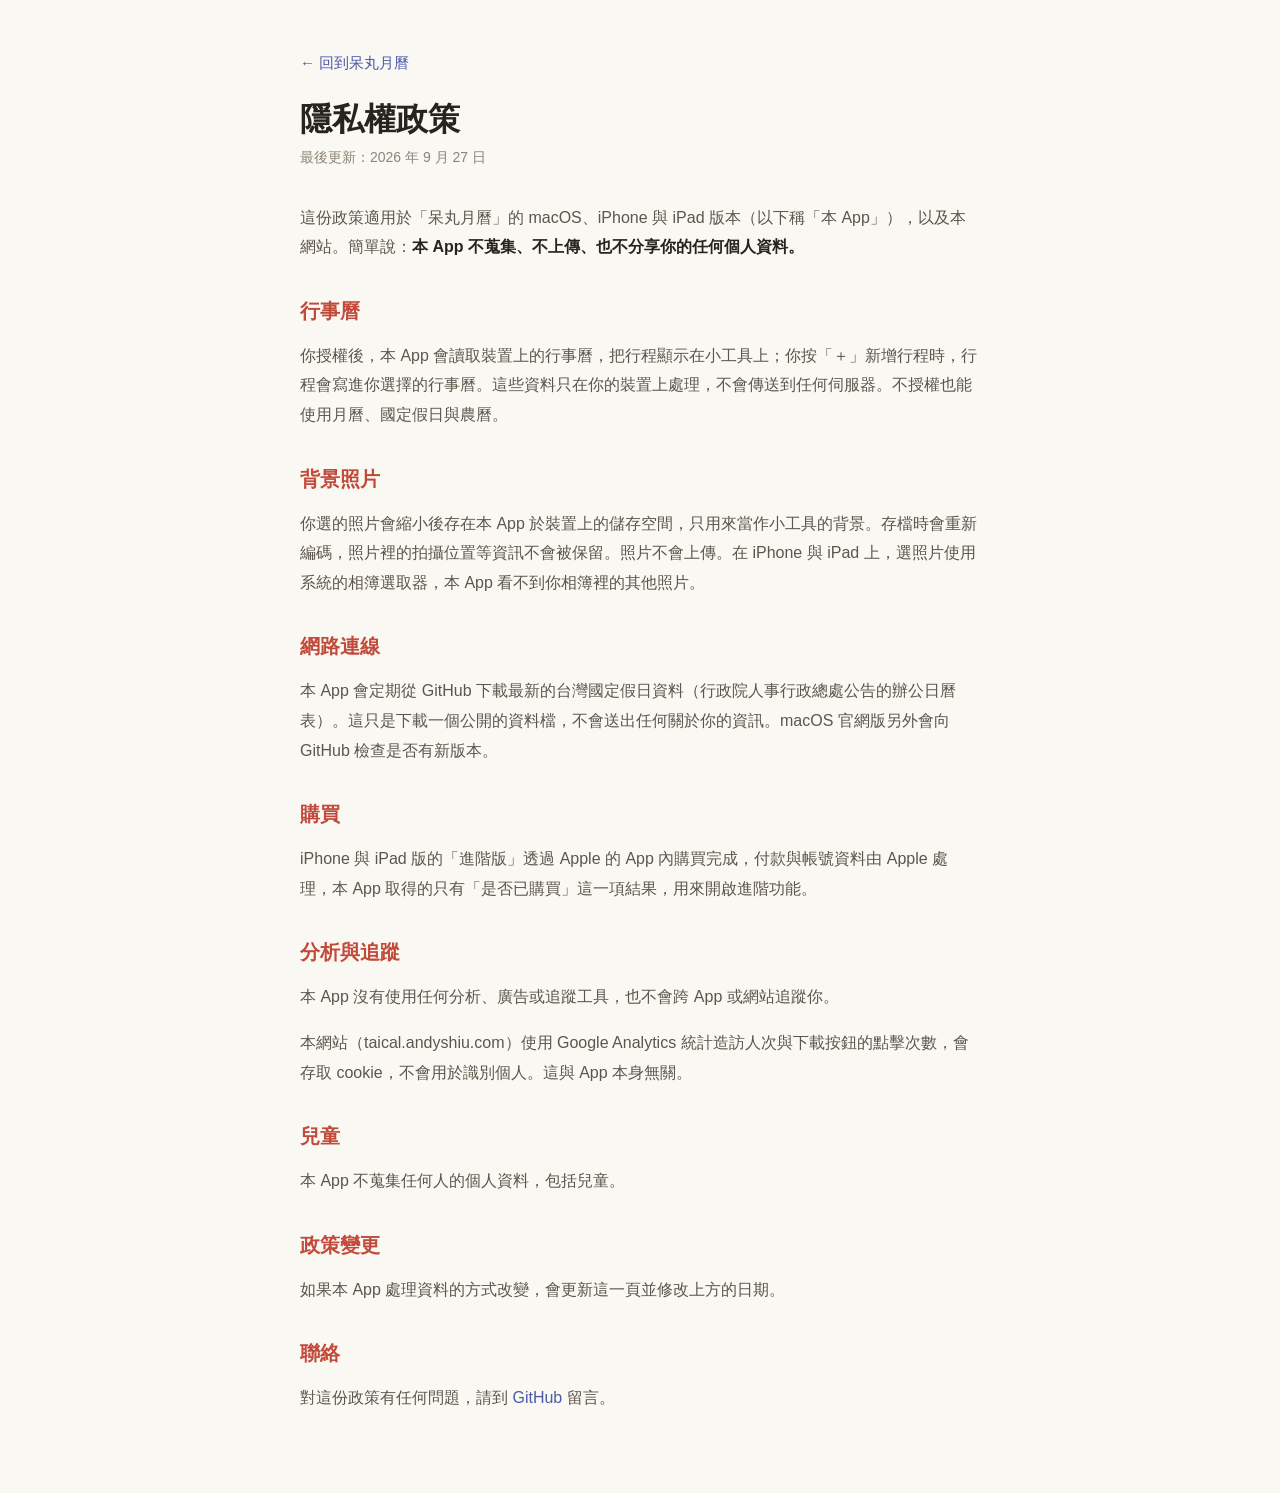
==== privacy.html @ b9e270bd "更新官網" ====
<!DOCTYPE html>
<html lang="zh-Hant-TW" data-theme="light">
<head>
<meta charset="utf-8">
<meta name="viewport" content="width=device-width, initial-scale=1">
<title>隱私權政策 — 呆丸月曆</title>
<meta name="description" content="呆丸月曆（macOS、iPhone、iPad）的隱私權政策：App 不蒐集任何個人資料，行事曆與照片只在你的裝置上使用。">
<link rel="canonical" href="https://taical.andyshiu.com/privacy.html">
<meta name="theme-color" content="#C24A3B">
<link rel="icon" href="/favicon.ico" sizes="any">
<link rel="apple-touch-icon" href="assets/icon.png">
<link rel="stylesheet" href="styles.css">
<script>
  /* 跟首頁同一個主題設定，從首頁點過來不會換色 */
  try {
    if (localStorage.getItem('taical-theme') === 'dark') document.documentElement.dataset.theme = 'dark';
  } catch (e) {}
</script>
<style>
  /* 這一頁只有文字，不需要首頁的版面元件，樣式就地寫，只借用首頁的配色變數 */
  body { background: var(--paper); color: var(--ink); }
  .policy { max-width: 720px; margin: 0 auto; padding: 48px 20px 64px; line-height: 1.85; }
  .policy .back { color: var(--indigo); text-decoration: none; font-size: 15px; }
  .policy h1 { font-size: 32px; margin: 20px 0 4px; }
  .policy .updated { color: var(--ink-faint); font-size: 14px; margin: 0 0 32px; }
  .policy h2 { font-size: 20px; margin: 36px 0 8px; color: var(--brick); }
  .policy p, .policy li { color: var(--ink-soft); font-size: 16px; }
  .policy ul { padding-left: 1.3em; }
  .policy a { color: var(--indigo); }
  .policy strong { color: var(--ink); }
</style>
</head>
<body>
<main class="policy">
  <a class="back" href="/">← 回到呆丸月曆</a>
  <h1>隱私權政策</h1>
  <p class="updated">最後更新：2026 年 9 月 27 日</p>

  <p>這份政策適用於「呆丸月曆」的 macOS、iPhone 與 iPad 版本（以下稱「本 App」），以及本網站。簡單說：<strong>本 App 不蒐集、不上傳、也不分享你的任何個人資料。</strong></p>

  <h2>行事曆</h2>
  <p>你授權後，本 App 會讀取裝置上的行事曆，把行程顯示在小工具上；你按「＋」新增行程時，行程會寫進你選擇的行事曆。這些資料只在你的裝置上處理，不會傳送到任何伺服器。不授權也能使用月曆、國定假日與農曆。</p>

  <h2>背景照片</h2>
  <p>你選的照片會縮小後存在本 App 於裝置上的儲存空間，只用來當作小工具的背景。存檔時會重新編碼，照片裡的拍攝位置等資訊不會被保留。照片不會上傳。在 iPhone 與 iPad 上，選照片使用系統的相簿選取器，本 App 看不到你相簿裡的其他照片。</p>

  <h2>網路連線</h2>
  <p>本 App 會定期從 GitHub 下載最新的台灣國定假日資料（行政院人事行政總處公告的辦公日曆表）。這只是下載一個公開的資料檔，不會送出任何關於你的資訊。macOS 官網版另外會向 GitHub 檢查是否有新版本。</p>

  <h2>購買</h2>
  <p>iPhone 與 iPad 版的「進階版」透過 Apple 的 App 內購買完成，付款與帳號資料由 Apple 處理，本 App 取得的只有「是否已購買」這一項結果，用來開啟進階功能。</p>

  <h2>分析與追蹤</h2>
  <p>本 App 沒有使用任何分析、廣告或追蹤工具，也不會跨 App 或網站追蹤你。</p>
  <p>本網站（taical.andyshiu.com）使用 Google Analytics 統計造訪人次與下載按鈕的點擊次數，會存取 cookie，不會用於識別個人。這與 App 本身無關。</p>

  <h2>兒童</h2>
  <p>本 App 不蒐集任何人的個人資料，包括兒童。</p>

  <h2>政策變更</h2>
  <p>如果本 App 處理資料的方式改變，會更新這一頁並修改上方的日期。</p>

  <h2>聯絡</h2>
  <p>對這份政策有任何問題，請到 <a href="https://github.com/AndyShiu/TaiCal-releases/issues">GitHub</a> 留言。</p>
</main>
</body>
</html>
---- styles.css ----
/* 呆丸月曆 官網
 *
 * 配色沿用 App 圖示的品牌色：磚紅 × 米白，帶撕頁日曆的紙感。
 * 深淺色以 CSS 變數切換，跟隨系統設定。
 */

/* ---------- 色彩 ---------- */

:root {
  --brick: #C24A3B;          /* 主色。頁眉、按鈕、強調 */
  --brick-soft: #C0563F;
  --indigo: #4B5AA9;         /* 次要色。連結 */
  --paper: #FAF8F2;          /* 底色 */
  --paper-raised: #FFFDF7;   /* 卡片 */
  --paper-sunken: #F3EEE3;   /* 分區 */
  --ink: #26241F;            /* 主要文字 */
  --ink-soft: #5C564C;       /* 次要文字 */
  --ink-faint: #8B8478;      /* 說明文字 */
  --line: #E7E1D3;
  --chip-warm: #F6E8DD;
  --chip-plain: #F1ECDF;
  --on-brick: #FFF7EF;
  --shadow: rgba(40, 32, 20, .18);
  --widget-bg: #F8F1DF;      /* 小工具示意的底色 */
  --stage: linear-gradient(145deg, #EAD9C2, #D6DDE8);  /* 小工具後方的示意桌布 */
  --panel-edge: rgba(40, 32, 20, .3);  /* 面板示意裡的色塊與核取方塊描邊 */
  --nav-bg: rgba(250, 248, 242, .82);  /* 固定導覽列的底，半透明讓內容從底下透出來 */
}

/* 深色由 data-theme 屬性控制，預設為淺色。
   不使用 prefers-color-scheme 自動切換——這個網站的視覺主體是
   帶紙感的淺色設計，深色是使用者主動選擇的選項。 */
[data-theme="dark"] {
    --brick: #CE5A44;
    --brick-soft: #DD8A70;
    --indigo: #9AA6E0;
    --paper: #23201C;
    --paper-raised: #2A2723;
    --paper-sunken: #1E1B18;
    --ink: #EFE9DC;
    --ink-soft: #C6BDAE;
    --ink-faint: #8C8375;
    --line: #3A352E;
    --chip-warm: #3A2A24;
    --chip-plain: #302C26;
    --on-brick: #FFF5EE;
    --shadow: rgba(0, 0, 0, .45);
    --widget-bg: #232120;
    --stage: linear-gradient(145deg, #4A4034, #2E3542);
    --panel-edge: rgba(255, 255, 255, .32);
    --nav-bg: rgba(35, 32, 28, .84);
}

/* ---------- 基礎 ---------- */

*, *::before, *::after { box-sizing: border-box; }

/* 自訂的 display 會蓋過 hidden 屬性的預設樣式，明確補上 */
[hidden] { display: none !important; }

body {
  margin: 0;
  /* 只轉場背景。文字若也加轉場，切換瞬間會出現深底配淺字的中間狀態，
     反而比直接換色更顯眼。 */
  transition: background-color .2s ease;
  background: var(--paper);
  color: var(--ink);
  font-family: -apple-system, BlinkMacSystemFont, "PingFang TC",
               "Noto Sans TC", "Microsoft JhengHei", sans-serif;
  -webkit-font-smoothing: antialiased;
  line-height: 1.7;
}

a { color: var(--indigo); text-decoration: none; }
a:hover { color: var(--brick-soft); text-decoration: underline; }

h1, h2, h3, h4 { line-height: 1.35; text-wrap: balance; }
p { text-wrap: pretty; }

.wrap { max-width: 980px; margin: 0 auto; padding: 0 24px; }

/* 頁面頂端的一條磚紅，呼應日曆的紅色頁眉 */
.tear { height: 8px; background: var(--brick); }

/* ---------- 導覽列 ---------- */

/* 導覽列固定在頂端。
 *
 * 外層負責全寬的底與陰影，內層維持與內容相同的最大寬度——
 * 讓 .nav 自己 sticky 的話，寬螢幕上背景只會蓋住中間 1200px。
 *
 * 分隔線只在捲離頁首後才出現：停在最上面時，導覽列與 hero 同色，
 * 一條線反而是多的。狀態由 scroll.js 觀察哨兵元素後掛上 is-stuck。
 */
.nav-bar {
  position: sticky; top: 0; z-index: 50;
  background: var(--nav-bg);
  -webkit-backdrop-filter: saturate(1.6) blur(12px);
  backdrop-filter: saturate(1.6) blur(12px);
  border-bottom: 1px solid transparent;
  transition: border-color .2s ease, box-shadow .2s ease;
}
.nav-bar.is-stuck {
  border-bottom-color: var(--line);
  box-shadow: 0 6px 20px rgba(40, 32, 20, .06);
}
/* 位置參照用，本身不佔空間 */
.nav-sentinel { display: block; height: 1px; margin-bottom: -1px; }

/* 錨點連結捲過去時，標題不能被固定的導覽列蓋住 */
[id] { scroll-margin-top: 82px; }

.nav {
  display: flex; justify-content: space-between; align-items: center;
  gap: 16px; padding: 18px 24px; max-width: 1200px; margin: 0 auto;
}
.nav-brand { display: flex; align-items: center; gap: 10px; font-weight: 800; }
.nav-brand img { width: 28px; height: 28px; }
.nav-links { display: flex; align-items: center; gap: 22px; font-size: 14px; }
/* 排除 .btn：否則這條規則的特異性（0,1,1）會蓋過 .btn（0,1,0），
   讓下載按鈕拿到深灰文字色而不是按鈕該有的米白。 */
.nav-links a:not(.btn) { color: var(--ink-soft); }
.nav-links a.gh { color: var(--indigo); }

.btn {
  display: inline-block; background: var(--brick); color: var(--on-brick);
  padding: 8px 18px; border-radius: 10px; font-weight: 700;
}
.btn:hover { color: var(--on-brick); text-decoration: none; filter: brightness(1.06); }

.btn-lg {
  padding: 15px 40px; border-radius: 13px; font-size: 17px; font-weight: 800;
  box-shadow: 0 8px 20px rgba(194, 74, 59, .3);
}
/* 版本號附在按鈕上，字重與透明度都降一階，不與「免費下載」搶主體 */
.btn-version {
  font-weight: 600; font-size: .88em; opacity: .78;
  font-variant-numeric: tabular-nums; margin-left: 2px;
}

/* 下載說明旁的次要出口。
 *
 * 需要 zip 的是自動化部署或 MDM 的情境，那些人找得到就好；
 * 一般使用者的正確答案永遠是 dmg，不該用選單去問他們。 */
.meta-alt {
  display: block; margin-top: 8px;
  font-size: 12.5px; color: var(--ink-faint);
  text-decoration-color: color-mix(in srgb, var(--ink-faint) 40%, transparent);
}
.meta-alt:hover { color: var(--ink-soft); }

/* 深淺色切換 */
.theme-toggle {
  display: inline-flex; align-items: center; justify-content: center;
  width: 34px; height: 34px; padding: 0;
  background: transparent; border: 1px solid var(--line); border-radius: 9px;
  color: var(--ink-soft); cursor: pointer; font-size: 15px; line-height: 1;
  transition: border-color .15s, color .15s;
}
.theme-toggle:hover { border-color: var(--brick); color: var(--brick); }
.theme-toggle:focus-visible { outline: 2px solid var(--brick); outline-offset: 2px; }
/* 兩個圖示只顯示對應目前模式的那一個 */
.theme-toggle .icon-dark { display: none; }
[data-theme="dark"] .theme-toggle .icon-light { display: none; }
[data-theme="dark"] .theme-toggle .icon-dark { display: inline; }

/* ---------- 主視覺 ---------- */

.hero {
  padding: 88px 24px 24px; text-align: center;
  position: relative; overflow: hidden;
}
/* 文字與按鈕要壓在小工具牆之上 */
.hero > :not(.hero-marquee-clip):not(.hero-veil) { position: relative; z-index: 2; }

/* ---------- 首屏背景的小工具牆 ---------- */
/* 不旋轉的裁切層：磚在接近上下邊界時自己淡出，
 * 而不是被 overflow 硬切出一條直線 */
.hero-marquee-clip {
  position: absolute; inset: 0;
  z-index: 0; pointer-events: none;
  -webkit-mask-image: linear-gradient(180deg,
    transparent 2%, #000 14%, #000 78%, transparent 97%);
  mask-image: linear-gradient(180deg,
    transparent 2%, #000 14%, #000 78%, transparent 97%);
}
.hero-marquee {
  position: absolute; top: -34%; bottom: -34%; left: -14%; right: -14%;
  display: flex; justify-content: center; gap: 26px;
  transform: rotate(-11deg);
  opacity: .8;
}
/* 欄寬跟著該欄的磚型走：小型欄窄、中型欄寬 */
.mq-col { flex: none; overflow: hidden; }
.mq-col.is-sm { width: 178px; }
.mq-col.is-md { width: 300px; }
.mq-track {
  display: flex; flex-direction: column;
  animation: mq-up var(--mq-dur, 46s) linear infinite;
  /* 讓瀏覽器把整條軌道先點陣化：牆又旋轉又滾動，
   * 不提示的話，剛滾進畫面的磚會先空白、畫好才突然出現 */
  will-change: transform;
}
.mq-col.is-down .mq-track { animation-name: mq-down; }
/* 內容排了兩份，走到一半剛好是第二份的起點，接回去毫無縫隙 */
@keyframes mq-up   { to   { transform: translateY(-50%); } }
@keyframes mq-down { from { transform: translateY(-50%); } to { transform: none; } }

.mq-tile {
  flex: none; margin: 0 auto 22px;
  box-shadow: 0 10px 26px rgba(40, 32, 20, .15);
}
.mq-tile.widget-md { width: 296px; }
.mq-tile.widget-md .widget-side { width: 88px; padding-left: 9px; }
.mq-tile .widget-head { margin-bottom: 4px; }

/* 照片背景的磚：照片鋪滿、上壓白遮罩，同真實 App 的呈現 */
.mq-photo { position: relative; overflow: hidden; background: #EDE7DB; }
.mq-photo-bg {
  position: absolute; inset: 0;
  background-size: cover;
}
.mq-photo-bg::after {
  content: ''; position: absolute; inset: 0;
  background: rgba(255, 255, 255, .6);
}
.mq-content { position: relative; z-index: 1; flex: 1; min-width: 0; }
/* 展示區的並排版型定義在 .widget-md 上，這裡多包了一層 .mq-content
 * （要壓在照片圖層之上），並排要在這層重新宣告一次 */
.mq-tile.widget-md .mq-content { display: flex; gap: 12px; }
.mq-photo .widget-side { border-left-color: rgba(60, 50, 40, .18); }

/* 展示台示範小工具的背景輪播：照片鋪滿、上壓白遮罩，同真實 App */
.stage .widget.stage-rotates { position: relative; overflow: hidden; }
.stage .widget.stage-rotates > :not(.stage-photo) { position: relative; z-index: 1; }
.stage-photo {
  position: absolute; inset: 0;
  background-size: cover;
  opacity: 0; transition: opacity .8s ease;
}
.stage-photo.is-on { opacity: 1; }
.stage-photo::after {
  content: ''; position: absolute; inset: 0;
  /* 比牆上的磚壓得更白：這兩個是主角，格線數字要維持清楚 */
  background: rgba(255, 255, 255, .72);
}

/* 讓中央的文字區坐在實心的紙面上，小工具牆只從邊緣透出來 */
.hero-veil {
  position: absolute; inset: 0; z-index: 1; pointer-events: none;
  background:
    radial-gradient(68% 74% at 50% 46%,
      var(--paper) 32%,
      color-mix(in srgb, var(--paper) 72%, transparent) 58%,
      transparent 90%),
    linear-gradient(180deg,
      var(--paper) 0%, transparent 16%,
      transparent 88%, var(--paper) 100%);
}
/* 深色下牆面再收斂一點，避免深底磚塊糊成一片 */
:root[data-theme="dark"] .hero-marquee { opacity: .55; }
:root[data-theme="dark"] .stage-photo::after { background: rgba(20, 18, 16, .6); }
.hero-eyebrow {
  font-size: 13px; letter-spacing: .16em; color: var(--brick-soft); font-weight: 700;
}
.hero h1 { font-size: 58px; margin: 14px 0 0; letter-spacing: .02em; font-weight: 800; }
.hero-lead {
  font-size: 20px; color: var(--ink-soft); margin: 18px auto 0;
  max-width: 580px; line-height: 1.75;
}
.hero-sub {
  font-size: 15px; color: var(--ink-faint); margin: 12px auto 0;
  max-width: 520px;
}
.hero-cta { margin-top: 30px; }
.meta { margin-top: 14px; font-size: 13px; color: var(--ink-faint); }

/* 小工具展示台。背景是示意的桌布，讓半透明的小工具有東西可以襯 */
.stage {
  margin: 44px auto 0; max-width: 900px; background: var(--stage);
  border-radius: 24px; padding: 52px 24px 56px;
  display: flex; justify-content: center; align-items: center;
  gap: 30px; flex-wrap: wrap;
}

/* ---------- 小工具示意 ---------- */

.widget {
  background: var(--widget-bg); border-radius: 18px;
  box-shadow: 0 20px 44px rgba(50, 30, 10, .28);
  padding: 11px 13px 9px; text-align: left;
}
.widget-md { width: 352px; display: flex; gap: 12px; }
.widget-sm { width: 174px; border-radius: 16px; padding: 10px 11px 8px; }

.widget-head {
  display: flex; align-items: center; gap: 8px; padding: 1px 3px 3px;
  font-size: 13px;
}
.widget-head .arrow { color: #CDBFA4; font-size: 12px; }
.widget-head .month { flex: 1; text-align: center; color: #B0492F; font-weight: 700; }
.widget-head .today { color: #B0492F; font-size: 11px; font-weight: 600; }

.widget-main { flex: 1.2; min-width: 0; }
.widget-side {
  width: 116px; flex: none; padding: 4px 0 0 12px;
  border-left: 1px solid rgba(107, 88, 68, .14);
}
.widget-side-title { font-size: 11px; font-weight: 700; color: #8F7D63; }
.widget-side-list { margin-top: 9px; display: grid; gap: 7px; }
.widget-side-list div { font-size: 10.5px; line-height: 1.4; }
.widget-side-list .date { color: #C03A2B; font-weight: 700; }
.widget-side-list .name { color: #6B5844; font-weight: 600; }

[data-theme="dark"] .widget-head .arrow { color: #6C665E; }
[data-theme="dark"] .widget-head .month,
[data-theme="dark"] .widget-head .today { color: #E8B48A; }
[data-theme="dark"] .widget-side { border-left-color: rgba(230, 224, 214, .12); }
[data-theme="dark"] .widget-side-title { color: #8F887E; }
[data-theme="dark"] .widget-side-list .date { color: #F2937D; }
[data-theme="dark"] .widget-side-list .name { color: #E6E0D6; }

/* 月曆格線（由 calendar.js 填入） */
.cal-grid { display: grid; grid-template-columns: repeat(7, 1fr); }
.cal-weekdays { padding-bottom: 2px; }
.cal-weekdays span { text-align: center; font-weight: 700; }
.cal-cell {
  position: relative; display: flex; flex-direction: column;
  align-items: center; justify-content: center;
  font-weight: 600; font-variant-numeric: tabular-nums; line-height: 1;
}
.cal-lunar { line-height: 1; margin-top: 2px; font-weight: 500; }
.cal-dot {
  position: absolute; bottom: 1px; left: 50%; margin-left: -2px;
  width: 4px; height: 4px; border-radius: 50%; opacity: .9;
}

/* ---------- 功能區塊 ---------- */

.features { padding: 72px 24px 8px; display: grid; gap: 60px; }
.feature { display: grid; grid-template-columns: 52px 1fr; gap: 24px; align-items: start; }
.feature-num {
  width: 44px; height: 44px; background: var(--brick); color: var(--on-brick);
  border-radius: 12px; display: flex; align-items: center; justify-content: center;
  font-weight: 800; font-size: 20px;
}
.feature h2 { margin: 6px 0 0; font-size: 24px; font-weight: 800; }
.feature p { margin: 12px 0 0; font-size: 16px; line-height: 1.85; color: var(--ink-soft); max-width: 640px; }

/* 特色底下的補充說明：比主要說明再退一階 */
.feature-note { font-size: 14.5px; color: var(--ink-soft); opacity: .82; }

.chips { display: flex; gap: 10px; margin-top: 16px; flex-wrap: wrap; }
.chip {
  font-size: 13px; padding: 6px 14px; border-radius: 999px;
  background: var(--chip-plain); color: var(--ink-soft);
}
.chip-warm { background: var(--chip-warm); color: var(--brick-soft); font-weight: 700; }

/* 配色輪播示範 */
/* 設定畫面裡的「自訂顏色」面板示意。
 *
 * 用 HTML 畫而不是放截圖：這樣淺色深色兩種主題下都看得清楚，
 * 也不會因為 App 改版就變成一張過期的圖。面板本身固定深色，
 * 因為 App 的設定畫面在深色模式下就長這樣。
 */
.prefs {
  flex: 1 1 240px; min-width: 0; max-width: 300px;
  background: var(--paper-raised); border: 1px solid var(--line);
  border-radius: 14px; padding: 13px 14px 15px;
  box-shadow: 0 8px 20px rgba(40, 32, 20, .06);
  font-size: 11.5px; line-height: 1.4;
}
.prefs-title { color: var(--ink-faint); margin-bottom: 9px; font-size: 11px; }
.prefs-row {
  display: flex; align-items: center; gap: 8px;
  padding: 6px 0; border-top: 1px solid var(--line);
}
.prefs-row:first-of-type { border-top: 0; }
.prefs-label { color: var(--ink); white-space: nowrap; }
.prefs-code {
  margin-left: auto; color: var(--ink-faint);
  font-family: ui-monospace, SFMono-Regular, Menlo, monospace; font-size: 10.5px;
}
.prefs-swatch {
  width: 34px; height: 15px; border-radius: 8px; flex: none;
  box-shadow: 0 0 0 1px var(--panel-edge) inset;
}
/* 滑桿：軌道 + 已填滿的部分 + 圓鈕，對應 App 裡的不透明度 */
.prefs-row-slider .prefs-label { color: var(--ink-soft); }
.prefs-track {
  position: relative; flex: 1 1 auto; height: 3px; border-radius: 99px;
  background: var(--line); margin-left: 4px;
}
.prefs-fill { position: absolute; inset: 0 auto 0 0; border-radius: 99px; background: var(--brick); }
.prefs-knob {
  position: absolute; top: 50%; width: 12px; height: 12px; border-radius: 50%;
  background: #FFFFFF; transform: translate(-50%, -50%);
  box-shadow: 0 1px 3px rgba(40, 32, 20, .32), 0 0 0 .5px rgba(40, 32, 20, .16);
}
.prefs-pct {
  flex: none; width: 30px; text-align: right; font-style: normal;
  color: var(--ink-faint);
}

.showcase {
  display: flex; align-items: center; gap: 40px;
  margin-top: 24px; flex-wrap: wrap;
}
.showcase-widget {
  padding: 26px 30px; border-radius: 18px; flex: none;
  /* 用偏深的示意桌布：霧面是半透明白底配白字，設計給深色桌布，
     放在淺色台上白字會整個消失。深底則五組配色都看得清楚。 */
  background:
    radial-gradient(120% 100% at 25% 15%, #6E5B7B 0%, transparent 60%),
    radial-gradient(100% 90% at 80% 80%, #3B5A72 0%, transparent 55%),
    linear-gradient(150deg, #2E3440 0%, #4A4054 55%, #5C4A52 100%);
}
/* 換配色時底色與外框跟著變，因此不吃 .widget 的預設底色 */
.showcase-frame {
  background: #FFFFFF; transition: background-color .45s ease, box-shadow .45s ease;
}
.showcase-system    { background: #FFFFFF; }
.showcase-graphite  { background: #232120; }
.showcase-ricePaper { background: #F8F1DF; }
.showcase-minimal   { background: #FFFFFF; box-shadow: 0 0 0 1px #E3E0D8 inset, 0 16px 36px rgba(50,30,10,.24); }
.showcase-frosted {
  background: rgba(255, 255, 255, .26); backdrop-filter: blur(8px);
  box-shadow: 0 0 0 1px rgba(255,255,255,.35) inset, 0 16px 36px rgba(50,30,10,.28);
}
/* 霧面與石墨的標題列在深底上要換色，否則磚紅字會看不清 */
.showcase-frosted .widget-head .month,
.showcase-graphite .widget-head .month { color: #F0D9C4; }
.showcase-frosted .widget-head .arrow,
.showcase-graphite .widget-head .arrow { color: rgba(255,255,255,.5); }

.showcase-labels { display: flex; flex-direction: column; gap: 4px; }
.showcase-label {
  background: none; border: 0; padding: 6px 12px; border-radius: 8px;
  font: inherit; font-size: 14px; color: var(--ink-faint);
  cursor: pointer; text-align: left; transition: color .2s, background-color .2s;
}
.showcase-label:hover { color: var(--ink-soft); background: var(--chip-plain); }
.showcase-label.is-active {
  color: var(--brick-soft); background: var(--chip-warm); font-weight: 700;
}
.showcase-label:focus-visible { outline: 2px solid var(--brick); outline-offset: 1px; }

/* 背景圖展示 */
.wallpaper-band {
  margin-top: 72px; display: grid; grid-template-columns: 340px 1fr;
  gap: 40px; align-items: center;
}
.wallpaper-copy h2 { margin: 0; font-size: 24px; font-weight: 800; }
.wallpaper-copy p { margin: 12px 0 0; font-size: 16px; line-height: 1.85; color: var(--ink-soft); }

.wallpaper-demo {
  position: relative; border-radius: 20px; overflow: hidden;
  padding: 30px 26px 42px; display: flex; flex-direction: column;
  align-items: center; gap: 14px;
}
/* 小的往左偏，兩個錯開才像散落在桌面上，而不是置中對齊的示意圖 */
.wallpaper-sm { align-self: center; margin-left: -150px; }
/* 行事曆來源勾選示意。
 *
 * 與「自訂顏色」面板同一套深色卡片樣式——兩者在 App 裡本來就是同一個設定畫面。
 */
.cal-showcase { align-items: flex-start; }
.cal-demo-widget { width: 320px; flex: none; }
.sources {
  flex: 1 1 250px; min-width: 0; max-width: 300px;
  background: var(--paper-raised); border: 1px solid var(--line);
  border-radius: 14px; padding: 13px 14px 11px;
  box-shadow: 0 8px 20px rgba(40, 32, 20, .06);
  font-size: 11.5px; line-height: 1.4;
}
.sources-title { color: var(--ink-faint); margin-bottom: 8px; font-size: 11px; }
.src {
  display: flex; align-items: center; gap: 8px;
  padding: 7px 0; border-top: 1px solid var(--line);
}
.src:first-of-type { border-top: 0; }
.src-box {
  width: 14px; height: 14px; border-radius: 4px; flex: none;
  display: flex; align-items: center; justify-content: center;
  font-size: 9px; color: var(--on-brick); line-height: 1;
  box-shadow: 0 0 0 1px var(--panel-edge) inset;
}
.src.is-on .src-box { background: var(--brick); box-shadow: none; }
.src-dot { width: 8px; height: 8px; border-radius: 50%; flex: none; }
.src-name { color: var(--ink-faint); }
.src.is-on .src-name { color: var(--ink); }
.src-kind {
  margin-left: auto; color: var(--ink-faint); opacity: .8; font-size: 10.5px;
  white-space: nowrap;
}

/* 背景圖示意。
 *
 * 照片鋪在小工具「裡面」，不是換桌布——這是這個功能真正的樣子。
 * 照片上再壓一層白色遮罩把它沖淡，所以日期維持深色也讀得清楚；
 * 遮罩濃淡在 App 裡可調，這裡取一個中間值。
 */
.wallpaper-desk {
  position: absolute; inset: 0;
  /* 示意用的桌布，刻意做得柔和，不跟小工具搶注意力 */
  background:
    radial-gradient(58% 66% at 20% 20%, rgba(255, 252, 244, .55) 0%, transparent 62%),
    radial-gradient(52% 62% at 84% 80%, rgba(206, 138, 106, .42) 0%, transparent 66%),
    linear-gradient(150deg, #E4D6C3 0%, #D4BEA8 38%, #BE9E88 72%, #A88670 100%);
}

.widget-photos {
  position: absolute; inset: 0; z-index: 0;
  border-radius: inherit; overflow: hidden;
}
.widget-photo {
  position: absolute; inset: 0;
  background-size: cover; background-position: center;
  opacity: 0; transition: opacity .9s ease;
}
.widget-photo.is-active { opacity: 1; }
/* 沖淡照片的遮罩，疊在所有照片之上 */
.widget-photos::after {
  content: ''; position: absolute; inset: 0;
  background: rgba(255, 255, 255, .58);
}

/* 輪播指示點 */
.wallpaper-dots {
  position: absolute; left: 50%; bottom: 13px; transform: translateX(-50%);
  z-index: 3; display: flex; gap: 7px;
}
.wallpaper-dots button {
  width: 8px; height: 8px; padding: 0; border: 0; border-radius: 99px;
  background: rgba(255, 255, 255, .55); cursor: pointer;
  box-shadow: 0 1px 3px rgba(40, 40, 20, .35);
  transition: width .25s ease, background .25s ease;
}
.wallpaper-dots button:hover { background: rgba(255, 255, 255, .8); }
.wallpaper-dots button.is-active { width: 20px; background: #FFFFFF; }
.wallpaper-dots button:focus-visible { outline: 2px solid #FFF; outline-offset: 2px; }

.wallpaper-widget {
  position: relative; z-index: 2;
  /* 底色留給照片，這裡只補一層白避免照片沒載入時是透明的 */
  background: rgba(255, 255, 255, .9);
  box-shadow: 0 0 0 .5px rgba(255, 255, 255, .5) inset,
              0 14px 32px rgba(40, 46, 24, .28);
}
/* 內容要疊在照片之上 */
.wallpaper-widget > .widget-main,
.wallpaper-widget > .widget-side,
.wallpaper-widget > .widget-head,
.wallpaper-widget > [data-calendar] { position: relative; z-index: 1; }
.wallpaper-widget .widget-side { border-left-color: rgba(60, 50, 40, .18); }


.lunar-widget { width: 360px; }
.lunar-side { width: 112px; }

/* 示意小工具右側標題列的「＋」，呼應真實 UI 上的新增行程按鈕 */
.side-add {
  float: right; width: 15px; height: 15px; line-height: 14px;
  text-align: center; font-size: 10px; border-radius: 4px;
  color: var(--ink-soft);
  background: rgba(255, 255, 255, .5);
  box-shadow: 0 0 0 .6px rgba(60, 50, 40, .3) inset;
}

/* 農曆區塊 */
.lunar-band {
  /* 左右 auto：有 max-width 卻用固定的左右邊距，區塊會貼在左側而非置中 */
  margin: 72px auto 0; background: var(--paper-sunken); border-radius: 22px;
  padding: 44px 52px; display: grid; grid-template-columns: 1fr 380px;
  gap: 44px; align-items: center; max-width: 980px;
  width: calc(100% - 48px);
}
.lunar-band h2 { margin: 0; font-size: 24px; font-weight: 800; }
.lunar-band p { margin: 12px 0 0; font-size: 16px; line-height: 1.85; color: var(--ink-soft); }

/* 三欄卡片 */
.cards {
  padding: 32px 24px 0; display: grid; grid-template-columns: repeat(3, 1fr); gap: 20px;
}
.card {
  background: var(--paper-raised); border: 1px solid var(--line);
  border-radius: 16px; padding: 26px;
}
.card h4 { margin: 0; font-size: 17px; font-weight: 800; }
.card p { margin: 10px 0 0; font-size: 14px; line-height: 1.8; color: var(--ink-soft); }

/* ---------- 安裝 ---------- */

.install { margin-top: 72px; background: var(--paper-sunken); padding: 60px 24px 64px; }
.install h2 { margin: 0; font-size: 30px; font-weight: 800; text-align: center; }
.steps { display: grid; grid-template-columns: repeat(4, 1fr); gap: 20px; margin-top: 36px; }
.step { background: var(--paper-raised); border-radius: 16px; padding: 22px; }
.step-label { color: var(--brick-soft); font-weight: 800; font-size: 13px; letter-spacing: .1em; }
.step p { margin: 10px 0 0; font-size: 14.5px; line-height: 1.75; }

/* ---------- 結尾與頁尾 ---------- */

.closing { padding: 76px 24px; text-align: center; }
.closing h2 { margin: 0; font-size: 32px; font-weight: 800; }

.footer {
  border-top: 1px solid var(--line); padding: 26px 24px 32px;
  display: flex; justify-content: space-between; gap: 32px; flex-wrap: wrap;
  max-width: 1200px; margin: 0 auto;
}
.footer-left { font-size: 13px; color: var(--ink-faint); }
.footer-right {
  font-size: 12px; color: var(--ink-faint); max-width: 640px;
  line-height: 1.7; text-align: right;
}

/* ---------- 進場動畫 ---------- */

/* 由 scroll.js 在區塊進入畫面時加上 is-revealed。
   偏好減少動態時，scroll.js 會直接標記為已顯示，不套用轉場。 */
.reveal {
  opacity: 0; transform: translateY(18px);
  transition: opacity .55s ease, transform .55s cubic-bezier(.22, .8, .3, 1);
}
.reveal.is-revealed { opacity: 1; transform: none; }

@media (prefers-reduced-motion: reduce) {
  .reveal { opacity: 1; transform: none; transition: none; }
  .showcase-frame { transition: none; }
  .mq-track { animation: none; }
  .widget-photo { transition: none; }
  body { transition: none; }
}

/* ---------- 響應式 ---------- */

@media (max-width: 900px) {
  .wallpaper-band { grid-template-columns: 1fr; gap: 28px; }
  .wallpaper-demo { padding: 24px 18px; }
  .lunar-band { grid-template-columns: 1fr; padding: 32px 24px; }
  .cards { grid-template-columns: 1fr; }
  .steps { grid-template-columns: repeat(2, 1fr); }
}

@media (max-width: 640px) {
  /* 窄畫面上磚離文字更近：磚稍微收一點，
   * 白霧集中在中央文字區——牆要看得見，字也要讀得清楚 */
  .hero-marquee { opacity: .6; }
  .hero-veil {
    background:
      radial-gradient(115% 52% at 50% 42%,
        var(--paper) 34%,
        color-mix(in srgb, var(--paper) 72%, transparent) 64%,
        transparent 92%),
      linear-gradient(180deg,
        var(--paper) 0%, transparent 10%,
        transparent 88%, var(--paper) 100%);
  }

  .nav { padding: 14px 20px; }
  .nav-links { gap: 14px; font-size: 13px; }
  /* 手機上導覽的次要連結讓位給下載按鈕 */
  .nav-links a:not(.btn):not(.gh) { display: none; }
  .btn { padding: 6px 14px; border-radius: 9px; font-size: 13px; }

  /* 頂部特地留一段高度給牆露臉：文字段加展示台會佔滿 hero，
   * 不留的話牆整面被蓋住，手機上等於沒有背景 */
  .hero { padding: 64px 20px 0; }
  .hero h1 { font-size: 36px; }
  .hero-lead { font-size: 17px; }
  .hero-sub { font-size: 14px; }
  .btn-lg { padding: 13px 36px; font-size: 16px; }

  .stage { margin: 32px 16px 0; padding: 32px 16px 36px; border-radius: 20px; max-width: none; }
  /* 小工具維持原始尺寸並置中，縮放會讓字變得難以辨識 */
  .widget-md { width: 100%; max-width: 352px; }

  .features { padding: 44px 20px 0; gap: 40px; }
  .feature { grid-template-columns: 40px 1fr; gap: 16px; }
  .feature-num { width: 34px; height: 34px; font-size: 16px; border-radius: 10px; }
  .feature h2 { font-size: 20px; }
  .feature p { font-size: 15px; }

  .lunar-band { margin: 44px auto 0; width: calc(100% - 40px); }
  /* 示意用的小工具在手機上一律可縮，寫死的寬度會撐破版面 */
  .lunar-widget { width: 100%; max-width: 360px; }
  .lunar-side { width: 92px; }
  .cal-demo-widget { width: 100%; max-width: 320px; }
  .wallpaper-md { width: 100%; max-width: 330px; }
  /* 負 margin 的錯落擺法在窄螢幕會把小工具推出左邊界，改成靠左 */
  .wallpaper-sm { width: 140px; margin-left: 0; align-self: flex-start; }
  /* 手機上示意元素換行後預設靠左，在窄欄裡看起來偏一邊，一律置中 */
  .showcase { gap: 20px; justify-content: center; }
  .showcase-widget, .cal-demo-widget { margin-left: auto; margin-right: auto; }
  .showcase-labels { flex-direction: row; flex-wrap: wrap; width: 100%; justify-content: center; }
  .wallpaper-demo { align-items: center; }
  .wallpaper-sm { align-self: center; }
  .prefs, .sources { max-width: none; flex-basis: 100%; }
  .wallpaper-band { margin-top: 44px; }
  .steps { grid-template-columns: 1fr; }
  .install { padding: 44px 20px 48px; }
  .install h2 { font-size: 24px; }
  .closing { padding: 56px 20px; }
  .closing h2 { font-size: 24px; }
  .footer { flex-direction: column; gap: 12px; }
  .footer-right { text-align: left; }
}
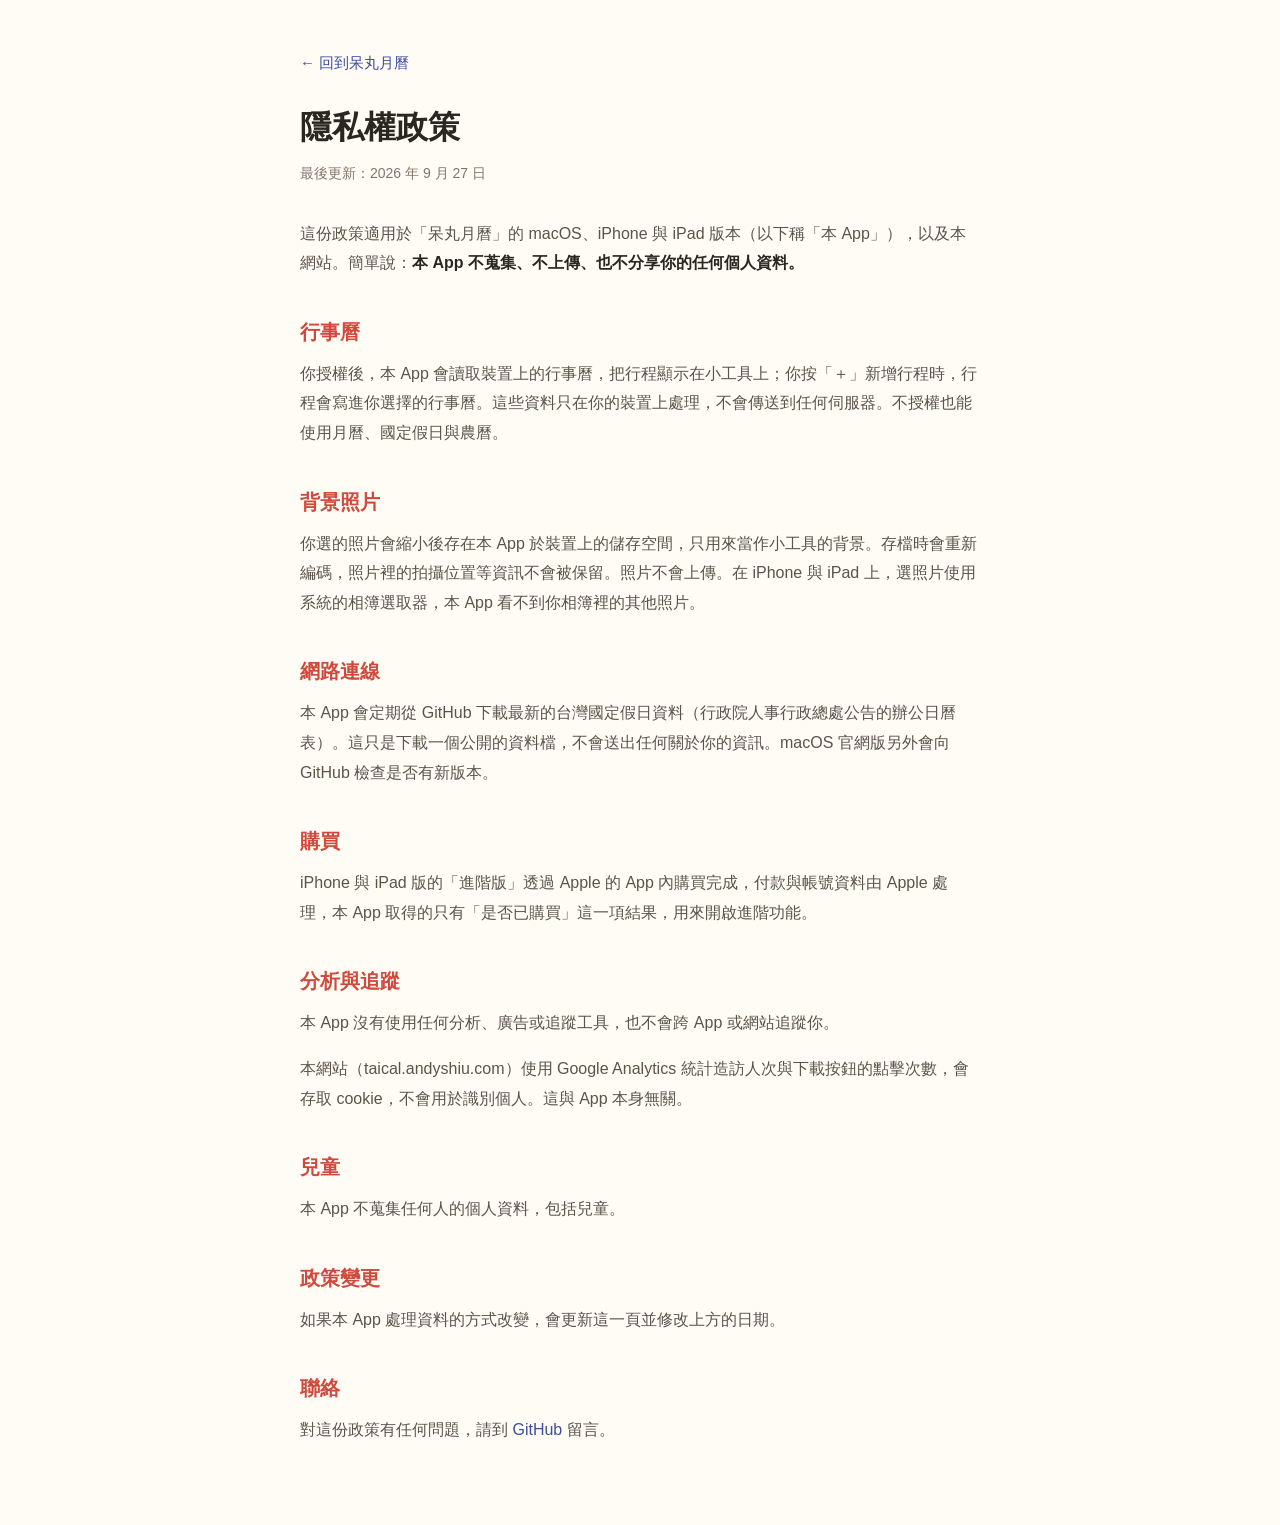
==== commit 375be036: "更新官網" ====
--- a/privacy.html
+++ b/privacy.html
@@ -1,5 +1,5 @@
 <!DOCTYPE html>
-<html lang="zh-Hant-TW" data-theme="light">
+<html lang="zh-Hant-TW">
 <head>
 <meta charset="utf-8">
 <meta name="viewport" content="width=device-width, initial-scale=1">
@@ -9,24 +9,25 @@
 <meta name="theme-color" content="#C24A3B">
 <link rel="icon" href="/favicon.ico" sizes="any">
 <link rel="apple-touch-icon" href="assets/icon.png">
-<link rel="stylesheet" href="styles.css">
+<link rel="stylesheet" href="styles.css?v=1790618708">
 <script>
   /* 跟首頁同一個主題設定，從首頁點過來不會換色 */
   try {
-    if (localStorage.getItem('taical-theme') === 'dark') document.documentElement.dataset.theme = 'dark';
+    var t = localStorage.getItem('taical-theme'); if (t === 'dark' || t === 'light') document.documentElement.dataset.theme = t;
   } catch (e) {}
 </script>
 <style>
   /* 這一頁只有文字，不需要首頁的版面元件，樣式就地寫，只借用首頁的配色變數 */
-  body { background: var(--paper); color: var(--ink); }
+  body { background: var(--bg); color: var(--ink); }
   .policy { max-width: 720px; margin: 0 auto; padding: 48px 20px 64px; line-height: 1.85; }
-  .policy .back { color: var(--indigo); text-decoration: none; font-size: 15px; }
+  .policy .back { color: var(--ind); text-decoration: none; font-size: 15px; }
   .policy h1 { font-size: 32px; margin: 20px 0 4px; }
-  .policy .updated { color: var(--ink-faint); font-size: 14px; margin: 0 0 32px; }
-  .policy h2 { font-size: 20px; margin: 36px 0 8px; color: var(--brick); }
-  .policy p, .policy li { color: var(--ink-soft); font-size: 16px; }
+  .policy .updated { color: var(--ink3); font-size: 14px; margin: 0 0 32px; }
+  .policy h2 { font-size: 20px; margin: 36px 0 8px; color: var(--holText); }
+  .policy p, .policy li { color: var(--ink2); font-size: 16px; }
+  .policy p { margin: 0 0 1em; }
   .policy ul { padding-left: 1.3em; }
-  .policy a { color: var(--indigo); }
+  .policy a { color: var(--ind); }
   .policy strong { color: var(--ink); }
 </style>
 </head>
--- a/styles.css
+++ b/styles.css
@@ -1,708 +1,456 @@
-/* 呆丸月曆 官網
+/* 呆丸月曆官網 v2（Mac＋iPhone＋iPad）
  *
- * 配色沿用 App 圖示的品牌色：磚紅 × 米白，帶撕頁日曆的紙感。
- * 深淺色以 CSS 變數切換，跟隨系統設定。
+ * 設計來源：Claude Design「TaiCal 官網 v2」，規格見 docs/claude-design-website-v2/handoff/README.md。
+ * 顏色、字級、間距照定稿；斷點 760px 以下為手機版。
  */
 
-/* ---------- 色彩 ---------- */
-
+/* ---------- 顏色 ---------- */
 :root {
-  --brick: #C24A3B;          /* 主色。頁眉、按鈕、強調 */
-  --brick-soft: #C0563F;
-  --indigo: #4B5AA9;         /* 次要色。連結 */
-  --paper: #FAF8F2;          /* 底色 */
-  --paper-raised: #FFFDF7;   /* 卡片 */
-  --paper-sunken: #F3EEE3;   /* 分區 */
-  --ink: #26241F;            /* 主要文字 */
-  --ink-soft: #5C564C;       /* 次要文字 */
-  --ink-faint: #8B8478;      /* 說明文字 */
-  --line: #E7E1D3;
-  --chip-warm: #F6E8DD;
-  --chip-plain: #F1ECDF;
-  --on-brick: #FFF7EF;
-  --shadow: rgba(40, 32, 20, .18);
-  --widget-bg: #F8F1DF;      /* 小工具示意的底色 */
-  --stage: linear-gradient(145deg, #EAD9C2, #D6DDE8);  /* 小工具後方的示意桌布 */
-  --panel-edge: rgba(40, 32, 20, .3);  /* 面板示意裡的色塊與核取方塊描邊 */
-  --nav-bg: rgba(250, 248, 242, .82);  /* 固定導覽列的底，半透明讓內容從底下透出來 */
-}
-
-/* 深色由 data-theme 屬性控制，預設為淺色。
-   不使用 prefers-color-scheme 自動切換——這個網站的視覺主體是
-   帶紙感的淺色設計，深色是使用者主動選擇的選項。 */
-[data-theme="dark"] {
-    --brick: #CE5A44;
-    --brick-soft: #DD8A70;
-    --indigo: #9AA6E0;
-    --paper: #23201C;
-    --paper-raised: #2A2723;
-    --paper-sunken: #1E1B18;
-    --ink: #EFE9DC;
-    --ink-soft: #C6BDAE;
-    --ink-faint: #8C8375;
-    --line: #3A352E;
-    --chip-warm: #3A2A24;
-    --chip-plain: #302C26;
-    --on-brick: #FFF5EE;
-    --shadow: rgba(0, 0, 0, .45);
-    --widget-bg: #232120;
-    --stage: linear-gradient(145deg, #4A4034, #2E3542);
-    --panel-edge: rgba(255, 255, 255, .32);
-    --nav-bg: rgba(35, 32, 28, .84);
-}
-
-/* ---------- 基礎 ---------- */
-
+  --bg: #FFFCF6; --band: #F4EFE6; --card: #FFFFFF;
+  --ink: #2A2620; --ink2: #5B5449; --ink3: #80776A;
+  --line: #E7DFD1; --line2: #D6CCBA;
+  --head: #D65B4E; --headInk: #FFFBF4;
+  --hol: #CF4A3D; --holText: #CF4A3D; --holSoft: #F7DEDA;
+  --ind: #3E4DA0; --indSoft: #E3E6F4; --ora: #B86A1A;
+  --dark: #2A2620; --darkInk: #F4EFE6; --darkInk2: #BDB3A3;
+  --shadow: rgba(70,45,20,.20);
+  --hole: var(--bg);
+  --sans: -apple-system, BlinkMacSystemFont, "PingFang TC", "Noto Sans TC", "Microsoft JhengHei", sans-serif;
+  --round: ui-rounded, "SF Pro Rounded", -apple-system, sans-serif;
+  --gutter: clamp(20px, 4.5vw, 64px);
+  --section: clamp(72px, 9vw, 136px);
+  color-scheme: light;
+}
+/* 深色：預設跟隨系統；手動切換過的以 data-theme 為準 */
+@media (prefers-color-scheme: dark) {
+  :root:not([data-theme="light"]) {
+    --bg: #1C1915; --band: #25211C; --card: #2B2620;
+    --ink: #F2ECE1; --ink2: #C7BEAF; --ink3: #9A9082;
+    --line: rgba(242,236,225,.11); --line2: rgba(242,236,225,.22);
+    --head: #B9493D; --headInk: #FFF6EE;
+    --hol: #D2574A; --holText: #F08678; --holSoft: #46291F;
+    --ind: #9AA5E6; --indSoft: #2B3055; --ora: #E3A15E;
+    --dark: #12100D; --darkInk: #F2ECE1; --darkInk2: #B3A999;
+    --shadow: rgba(0,0,0,.45);
+    color-scheme: dark;
+  }
+}
+:root[data-theme="dark"] {
+  --bg: #1C1915; --band: #25211C; --card: #2B2620;
+  --ink: #F2ECE1; --ink2: #C7BEAF; --ink3: #9A9082;
+  --line: rgba(242,236,225,.11); --line2: rgba(242,236,225,.22);
+  --head: #B9493D; --headInk: #FFF6EE;
+  --hol: #D2574A; --holText: #F08678; --holSoft: #46291F;
+  --ind: #9AA5E6; --indSoft: #2B3055; --ora: #E3A15E;
+  --dark: #12100D; --darkInk: #F2ECE1; --darkInk2: #B3A999;
+  --shadow: rgba(0,0,0,.45);
+  color-scheme: dark;
+}
+
+/* ---------- 基本 ---------- */
 *, *::before, *::after { box-sizing: border-box; }
-
-/* 自訂的 display 會蓋過 hidden 屬性的預設樣式，明確補上 */
-[hidden] { display: none !important; }
-
+html { scroll-behavior: smooth; -webkit-text-size-adjust: 100%; }
 body {
-  margin: 0;
-  /* 只轉場背景。文字若也加轉場，切換瞬間會出現深底配淺字的中間狀態，
-     反而比直接換色更顯眼。 */
-  transition: background-color .2s ease;
-  background: var(--paper);
-  color: var(--ink);
-  font-family: -apple-system, BlinkMacSystemFont, "PingFang TC",
-               "Noto Sans TC", "Microsoft JhengHei", sans-serif;
+  margin: 0; background: var(--bg); color: var(--ink);
+  font-family: var(--sans); line-height: 1.6;
   -webkit-font-smoothing: antialiased;
-  line-height: 1.7;
-}
-
-a { color: var(--indigo); text-decoration: none; }
-a:hover { color: var(--brick-soft); text-decoration: underline; }
-
-h1, h2, h3, h4 { line-height: 1.35; text-wrap: balance; }
-p { text-wrap: pretty; }
-
-.wrap { max-width: 980px; margin: 0 auto; padding: 0 24px; }
-
-/* 頁面頂端的一條磚紅，呼應日曆的紅色頁眉 */
-.tear { height: 8px; background: var(--brick); }
-
-/* ---------- 導覽列 ---------- */
-
-/* 導覽列固定在頂端。
- *
- * 外層負責全寬的底與陰影，內層維持與內容相同的最大寬度——
- * 讓 .nav 自己 sticky 的話，寬螢幕上背景只會蓋住中間 1200px。
- *
- * 分隔線只在捲離頁首後才出現：停在最上面時，導覽列與 hero 同色，
- * 一條線反而是多的。狀態由 scroll.js 觀察哨兵元素後掛上 is-stuck。
- */
-.nav-bar {
-  position: sticky; top: 0; z-index: 50;
-  background: var(--nav-bg);
-  -webkit-backdrop-filter: saturate(1.6) blur(12px);
-  backdrop-filter: saturate(1.6) blur(12px);
-  border-bottom: 1px solid transparent;
-  transition: border-color .2s ease, box-shadow .2s ease;
-}
-.nav-bar.is-stuck {
-  border-bottom-color: var(--line);
-  box-shadow: 0 6px 20px rgba(40, 32, 20, .06);
-}
-/* 位置參照用，本身不佔空間 */
-.nav-sentinel { display: block; height: 1px; margin-bottom: -1px; }
-
-/* 錨點連結捲過去時，標題不能被固定的導覽列蓋住 */
-[id] { scroll-margin-top: 82px; }
-
-.nav {
-  display: flex; justify-content: space-between; align-items: center;
-  gap: 16px; padding: 18px 24px; max-width: 1200px; margin: 0 auto;
-}
-.nav-brand { display: flex; align-items: center; gap: 10px; font-weight: 800; }
-.nav-brand img { width: 28px; height: 28px; }
-.nav-links { display: flex; align-items: center; gap: 22px; font-size: 14px; }
-/* 排除 .btn：否則這條規則的特異性（0,1,1）會蓋過 .btn（0,1,0），
-   讓下載按鈕拿到深灰文字色而不是按鈕該有的米白。 */
-.nav-links a:not(.btn) { color: var(--ink-soft); }
-.nav-links a.gh { color: var(--indigo); }
-
-.btn {
-  display: inline-block; background: var(--brick); color: var(--on-brick);
-  padding: 8px 18px; border-radius: 10px; font-weight: 700;
-}
-.btn:hover { color: var(--on-brick); text-decoration: none; filter: brightness(1.06); }
-
-.btn-lg {
-  padding: 15px 40px; border-radius: 13px; font-size: 17px; font-weight: 800;
-  box-shadow: 0 8px 20px rgba(194, 74, 59, .3);
-}
-/* 版本號附在按鈕上，字重與透明度都降一階，不與「免費下載」搶主體 */
-.btn-version {
-  font-weight: 600; font-size: .88em; opacity: .78;
-  font-variant-numeric: tabular-nums; margin-left: 2px;
-}
-
-/* 下載說明旁的次要出口。
- *
- * 需要 zip 的是自動化部署或 MDM 的情境，那些人找得到就好；
- * 一般使用者的正確答案永遠是 dmg，不該用選單去問他們。 */
-.meta-alt {
-  display: block; margin-top: 8px;
-  font-size: 12.5px; color: var(--ink-faint);
-  text-decoration-color: color-mix(in srgb, var(--ink-faint) 40%, transparent);
-}
-.meta-alt:hover { color: var(--ink-soft); }
-
-/* 深淺色切換 */
+}
+a { color: var(--ind); text-decoration: none; }
+a:hover { color: var(--hol); text-decoration: underline; }
+img { max-width: none; }
+h1, h2, h3, p { margin: 0; }
+.wrap { max-width: 1120px; margin: 0 auto; }
+.center { text-align: center; }
+
+/* App Store 兩種狀態：上架前「即將推出」、上架後換成正式連結（見 site.js 的 SITE） */
+[data-appstore="soon"] .if-live, [data-appstore="live"] .if-soon { display: none !important; }
+
+/* 深淺色切換鈕上的字 */
+.when-dark { display: none; }
+:root[data-theme="dark"] .when-light { display: none; }
+:root[data-theme="dark"] .when-dark { display: inline; }
+@media (prefers-color-scheme: dark) {
+  :root:not([data-theme="light"]) .when-light { display: none; }
+  :root:not([data-theme="light"]) .when-dark { display: inline; }
+}
+
+/* 撕邊：純 CSS 的連續倒三角 */
+.tear, .stage-tear {
+  height: 9px;
+  background: conic-gradient(from -45deg at 50% 100%, var(--head) 90deg, transparent 0) 0 0 / 18px 9px repeat-x;
+}
+.tear-up {
+  height: 9px;
+  background: conic-gradient(from 135deg at 50% 0%, var(--head) 90deg, transparent 0) 0 0 / 18px 9px repeat-x;
+}
+.hole { width: 14px; height: 14px; border-radius: 50%; background: var(--hole); flex: none; }
+
+/* ---------- 頁眉 ---------- */
+.head { background: var(--head); color: var(--headInk); padding: 0 var(--gutter); }
+.nav { display: flex; align-items: center; justify-content: space-between; gap: 16px; padding: 18px 0; }
+.brand { display: flex; align-items: center; gap: 10px; color: var(--headInk); }
+.brand:hover { color: var(--headInk); text-decoration: none; }
+.brand img { width: 32px; height: 32px; border-radius: 8px; box-shadow: 0 2px 6px rgba(60,10,0,.2); }
+.brand span { font-weight: 800; font-size: 17px; letter-spacing: .04em; }
+.nav-right { display: flex; align-items: center; gap: 22px; font-size: 14.5px; font-weight: 600; }
+.nav-link { color: var(--headInk); }
+.nav-link:hover { color: var(--headInk); }
 .theme-toggle {
-  display: inline-flex; align-items: center; justify-content: center;
-  width: 34px; height: 34px; padding: 0;
-  background: transparent; border: 1px solid var(--line); border-radius: 9px;
-  color: var(--ink-soft); cursor: pointer; font-size: 15px; line-height: 1;
-  transition: border-color .15s, color .15s;
-}
-.theme-toggle:hover { border-color: var(--brick); color: var(--brick); }
-.theme-toggle:focus-visible { outline: 2px solid var(--brick); outline-offset: 2px; }
-/* 兩個圖示只顯示對應目前模式的那一個 */
-.theme-toggle .icon-dark { display: none; }
-[data-theme="dark"] .theme-toggle .icon-light { display: none; }
-[data-theme="dark"] .theme-toggle .icon-dark { display: inline; }
-
-/* ---------- 主視覺 ---------- */
-
-.hero {
-  padding: 88px 24px 24px; text-align: center;
-  position: relative; overflow: hidden;
-}
-/* 文字與按鈕要壓在小工具牆之上 */
-.hero > :not(.hero-marquee-clip):not(.hero-veil) { position: relative; z-index: 2; }
-
-/* ---------- 首屏背景的小工具牆 ---------- */
-/* 不旋轉的裁切層：磚在接近上下邊界時自己淡出，
- * 而不是被 overflow 硬切出一條直線 */
-.hero-marquee-clip {
-  position: absolute; inset: 0;
-  z-index: 0; pointer-events: none;
-  -webkit-mask-image: linear-gradient(180deg,
-    transparent 2%, #000 14%, #000 78%, transparent 97%);
-  mask-image: linear-gradient(180deg,
-    transparent 2%, #000 14%, #000 78%, transparent 97%);
-}
-.hero-marquee {
-  position: absolute; top: -34%; bottom: -34%; left: -14%; right: -14%;
-  display: flex; justify-content: center; gap: 26px;
-  transform: rotate(-11deg);
-  opacity: .8;
-}
-/* 欄寬跟著該欄的磚型走：小型欄窄、中型欄寬 */
-.mq-col { flex: none; overflow: hidden; }
-.mq-col.is-sm { width: 178px; }
-.mq-col.is-md { width: 300px; }
-.mq-track {
-  display: flex; flex-direction: column;
-  animation: mq-up var(--mq-dur, 46s) linear infinite;
-  /* 讓瀏覽器把整條軌道先點陣化：牆又旋轉又滾動，
-   * 不提示的話，剛滾進畫面的磚會先空白、畫好才突然出現 */
-  will-change: transform;
-}
-.mq-col.is-down .mq-track { animation-name: mq-down; }
-/* 內容排了兩份，走到一半剛好是第二份的起點，接回去毫無縫隙 */
-@keyframes mq-up   { to   { transform: translateY(-50%); } }
-@keyframes mq-down { from { transform: translateY(-50%); } to { transform: none; } }
-
-.mq-tile {
-  flex: none; margin: 0 auto 22px;
-  box-shadow: 0 10px 26px rgba(40, 32, 20, .15);
-}
-.mq-tile.widget-md { width: 296px; }
-.mq-tile.widget-md .widget-side { width: 88px; padding-left: 9px; }
-.mq-tile .widget-head { margin-bottom: 4px; }
-
-/* 照片背景的磚：照片鋪滿、上壓白遮罩，同真實 App 的呈現 */
-.mq-photo { position: relative; overflow: hidden; background: #EDE7DB; }
-.mq-photo-bg {
-  position: absolute; inset: 0;
-  background-size: cover;
-}
-.mq-photo-bg::after {
-  content: ''; position: absolute; inset: 0;
-  background: rgba(255, 255, 255, .6);
-}
-.mq-content { position: relative; z-index: 1; flex: 1; min-width: 0; }
-/* 展示區的並排版型定義在 .widget-md 上，這裡多包了一層 .mq-content
- * （要壓在照片圖層之上），並排要在這層重新宣告一次 */
-.mq-tile.widget-md .mq-content { display: flex; gap: 12px; }
-.mq-photo .widget-side { border-left-color: rgba(60, 50, 40, .18); }
-
-/* 展示台示範小工具的背景輪播：照片鋪滿、上壓白遮罩，同真實 App */
-.stage .widget.stage-rotates { position: relative; overflow: hidden; }
-.stage .widget.stage-rotates > :not(.stage-photo) { position: relative; z-index: 1; }
-.stage-photo {
-  position: absolute; inset: 0;
-  background-size: cover;
-  opacity: 0; transition: opacity .8s ease;
-}
-.stage-photo.is-on { opacity: 1; }
-.stage-photo::after {
-  content: ''; position: absolute; inset: 0;
-  /* 比牆上的磚壓得更白：這兩個是主角，格線數字要維持清楚 */
-  background: rgba(255, 255, 255, .72);
-}
-
-/* 讓中央的文字區坐在實心的紙面上，小工具牆只從邊緣透出來 */
-.hero-veil {
-  position: absolute; inset: 0; z-index: 1; pointer-events: none;
-  background:
-    radial-gradient(68% 74% at 50% 46%,
-      var(--paper) 32%,
-      color-mix(in srgb, var(--paper) 72%, transparent) 58%,
-      transparent 90%),
-    linear-gradient(180deg,
-      var(--paper) 0%, transparent 16%,
-      transparent 88%, var(--paper) 100%);
-}
-/* 深色下牆面再收斂一點，避免深底磚塊糊成一片 */
-:root[data-theme="dark"] .hero-marquee { opacity: .55; }
-:root[data-theme="dark"] .stage-photo::after { background: rgba(20, 18, 16, .6); }
-.hero-eyebrow {
-  font-size: 13px; letter-spacing: .16em; color: var(--brick-soft); font-weight: 700;
-}
-.hero h1 { font-size: 58px; margin: 14px 0 0; letter-spacing: .02em; font-weight: 800; }
-.hero-lead {
-  font-size: 20px; color: var(--ink-soft); margin: 18px auto 0;
-  max-width: 580px; line-height: 1.75;
+  font: inherit; font-size: 13px; font-weight: 700; color: var(--headInk);
+  background: transparent; border: 1.5px solid rgba(255,251,244,.5);
+  border-radius: 999px; padding: 5px 12px; cursor: pointer;
+}
+.nav-download { background: var(--headInk); color: var(--hol); padding: 8px 16px; border-radius: 10px; font-weight: 800; }
+.nav-download:hover { color: var(--hol); text-decoration: none; }
+
+.hero { text-align: center; padding: clamp(28px, 4vw, 56px) 0 clamp(28px, 3.5vw, 48px); }
+.eyebrow {
+  display: flex; align-items: center; justify-content: center; gap: clamp(20px, 3vw, 40px);
+  font-size: clamp(14px, 1.3vw, 18px); font-weight: 800; letter-spacing: .18em;
+}
+.hero h1 {
+  margin-top: clamp(16px, 2vw, 28px);
+  font-size: clamp(44px, 6.4vw, 94px); line-height: 1.12; font-weight: 900; letter-spacing: .02em;
 }
 .hero-sub {
-  font-size: 15px; color: var(--ink-faint); margin: 12px auto 0;
-  max-width: 520px;
-}
-.hero-cta { margin-top: 30px; }
-.meta { margin-top: 14px; font-size: 13px; color: var(--ink-faint); }
-
-/* 小工具展示台。背景是示意的桌布，讓半透明的小工具有東西可以襯 */
-.stage {
-  margin: 44px auto 0; max-width: 900px; background: var(--stage);
-  border-radius: 24px; padding: 52px 24px 56px;
-  display: flex; justify-content: center; align-items: center;
-  gap: 30px; flex-wrap: wrap;
-}
-
-/* ---------- 小工具示意 ---------- */
-
-.widget {
-  background: var(--widget-bg); border-radius: 18px;
-  box-shadow: 0 20px 44px rgba(50, 30, 10, .28);
-  padding: 11px 13px 9px; text-align: left;
-}
-.widget-md { width: 352px; display: flex; gap: 12px; }
-.widget-sm { width: 174px; border-radius: 16px; padding: 10px 11px 8px; }
-
-.widget-head {
-  display: flex; align-items: center; gap: 8px; padding: 1px 3px 3px;
-  font-size: 13px;
-}
-.widget-head .arrow { color: #CDBFA4; font-size: 12px; }
-.widget-head .month { flex: 1; text-align: center; color: #B0492F; font-weight: 700; }
-.widget-head .today { color: #B0492F; font-size: 11px; font-weight: 600; }
-
-.widget-main { flex: 1.2; min-width: 0; }
-.widget-side {
-  width: 116px; flex: none; padding: 4px 0 0 12px;
-  border-left: 1px solid rgba(107, 88, 68, .14);
-}
-.widget-side-title { font-size: 11px; font-weight: 700; color: #8F7D63; }
-.widget-side-list { margin-top: 9px; display: grid; gap: 7px; }
-.widget-side-list div { font-size: 10.5px; line-height: 1.4; }
-.widget-side-list .date { color: #C03A2B; font-weight: 700; }
-.widget-side-list .name { color: #6B5844; font-weight: 600; }
-
-[data-theme="dark"] .widget-head .arrow { color: #6C665E; }
-[data-theme="dark"] .widget-head .month,
-[data-theme="dark"] .widget-head .today { color: #E8B48A; }
-[data-theme="dark"] .widget-side { border-left-color: rgba(230, 224, 214, .12); }
-[data-theme="dark"] .widget-side-title { color: #8F887E; }
-[data-theme="dark"] .widget-side-list .date { color: #F2937D; }
-[data-theme="dark"] .widget-side-list .name { color: #E6E0D6; }
-
-/* 月曆格線（由 calendar.js 填入） */
-.cal-grid { display: grid; grid-template-columns: repeat(7, 1fr); }
-.cal-weekdays { padding-bottom: 2px; }
-.cal-weekdays span { text-align: center; font-weight: 700; }
-.cal-cell {
-  position: relative; display: flex; flex-direction: column;
-  align-items: center; justify-content: center;
-  font-weight: 600; font-variant-numeric: tabular-nums; line-height: 1;
-}
-.cal-lunar { line-height: 1; margin-top: 2px; font-weight: 500; }
-.cal-dot {
-  position: absolute; bottom: 1px; left: 50%; margin-left: -2px;
-  width: 4px; height: 4px; border-radius: 50%; opacity: .9;
-}
+  margin: clamp(16px, 2vw, 24px) auto 0; max-width: 640px;
+  font-size: clamp(16px, 1.35vw, 20px); line-height: 1.75; text-wrap: pretty;
+}
+
+/* ---------- 下載按鈕 ---------- */
+.cta {
+  margin: clamp(24px, 2.6vw, 36px) auto 0;
+  display: flex; flex-wrap: wrap; justify-content: center; align-items: stretch; gap: 12px;
+  flex-direction: row;
+}
+/* 手機、平板打開時 App Store 在前（HTML 順序不變） */
+.app-first .cta { flex-direction: row-reverse; }
+.btn-mac, .btn-soon {
+  display: flex; align-items: center; gap: 14px; min-width: 220px; height: 62px;
+  padding: 0 26px 0 20px; border-radius: 14px; text-align: left;
+}
+.btn-mac { background: var(--headInk); color: var(--hol); box-shadow: 0 10px 22px rgba(90,20,10,.2); }
+.btn-mac:hover { color: var(--hol); text-decoration: none; transform: translateY(-1px); }
+.btn-mac small { color: var(--ink2); }
+:root[data-theme="dark"] .btn-mac small { color: #5B5449; }
+@media (prefers-color-scheme: dark) { :root:not([data-theme="light"]) .btn-mac small { color: #5B5449; } }
+.btn-soon {
+  border: 1.5px dashed rgba(255,251,244,.6); background: rgba(255,251,244,.1);
+  color: var(--headInk); cursor: not-allowed; opacity: .85;
+}
+.btn-appstore { display: flex; align-items: center; height: 62px; }
+.btn-appstore img { height: 62px; width: auto; }
+.btn-text { display: flex; flex-direction: column; }
+.btn-text small { font-size: 12.5px; font-weight: 700; line-height: 1.3; }
+.btn-text b { font-size: 20px; font-weight: 900; line-height: 1.25; }
+.ic-mac { flex: none; width: 30px; display: flex; flex-direction: column; align-items: center; gap: 2px; }
+.ic-mac span:first-child { width: 24px; height: 17px; border: 2.5px solid currentColor; border-radius: 4px; }
+.ic-mac span:last-child { width: 30px; height: 3px; border-radius: 2px; background: currentColor; }
+.ic-phone { flex: none; width: 30px; display: flex; justify-content: center; }
+.ic-phone > span { width: 17px; height: 27px; border: 2.5px solid currentColor; border-radius: 5px; display: flex; justify-content: center; padding-top: 2px; }
+.ic-phone > span > span { width: 6px; height: 2px; border-radius: 1px; background: currentColor; }
+.cta-note { margin-top: 14px; font-size: 14px; font-weight: 600; }
+
+/* ---------- 主視覺舞台 ---------- */
+.stage-band {
+  position: relative; padding: 0 var(--gutter);
+  background: linear-gradient(var(--head) 0 52%, transparent 0);
+}
+.stage-tear { position: absolute; left: 0; right: 0; top: 52%; }
+.stage { position: relative; margin: 0 auto; zoom: var(--k, 1); }
+.stage-wide { width: 1120px; height: 590px; }
+.stage-narrow { width: 360px; height: 400px; display: none; }
+.dev { position: absolute; transform-origin: 0 0; }
+.dev.mac { width: 760px; z-index: 1; }
+.dev.ipad { width: 300px; z-index: 2; }
+.dev.iphone { width: 212px; z-index: 3; }
+.crop { position: relative; overflow: hidden; box-shadow: 0 14px 30px rgba(60,40,20,.25); flex: none; }
+.crop img { position: absolute; max-width: none; }
+
+.mac-frame { background: #1B1A18; border-radius: 20px; padding: 12px; box-shadow: 0 30px 60px rgba(40,20,10,.28); }
+.mac-screen { position: relative; height: 456px; border-radius: 8px; overflow: hidden; background: linear-gradient(165deg, #D8C7AE, #BCC6C6); }
+.mac-menubar {
+  height: 24px; background: rgba(255,255,255,.4); display: flex; align-items: center; justify-content: space-between;
+  padding: 0 14px; font-size: 11.5px; font-weight: 600; color: #2A2620;
+}
+.mac-menubar > span:first-child { display: flex; gap: 16px; }
+.mac-widgets { position: absolute; left: 26px; top: 48px; display: flex; gap: 18px; align-items: flex-start; }
+.mac-base { height: 14px; margin: 0 -44px; background: linear-gradient(#D9D4CC, #B9B3AA); border-radius: 2px 2px 16px 16px; }
+
+.ipad-frame { background: #1B1A18; border-radius: 30px; padding: 11px; box-shadow: 0 30px 60px rgba(40,20,10,.3); }
+.ipad-screen { position: relative; height: 388px; border-radius: 20px; overflow: hidden; background: #B7C8CF; }
+.ipad-status { display: flex; justify-content: space-between; padding: 7px 14px 0; font-size: 9px; font-weight: 700; color: #2A3338; }
+.ipad-widgets { position: absolute; left: 10px; top: 28px; display: grid; gap: 12px; }
+.ipad-widgets .crop { box-shadow: 0 6px 14px rgba(20,40,50,.18); }
+.ipad-dock {
+  position: absolute; left: 50%; bottom: 12px; transform: translateX(-50%);
+  background: rgba(255,255,255,.35); border-radius: 18px; padding: 7px; display: flex; gap: 8px;
+}
+.ipad-dock img, .ipad-dock span { width: 36px; height: 36px; border-radius: 9px; }
+.ipad-dock span { background: rgba(255,255,255,.55); }
+
+.iphone-frame { background: #1B1A18; border-radius: 38px; padding: 8px; box-shadow: 0 30px 60px rgba(40,20,10,.32); }
+.iphone-screen { border-radius: 31px; overflow: hidden; aspect-ratio: 1320 / 2868; }
+.iphone-screen img, .phone-screen img { display: block; width: 100%; height: 100%; object-fit: cover; max-width: 100%; }
+
+.specs {
+  padding: clamp(20px, 2.4vw, 32px) var(--gutter) 0;
+  display: flex; flex-wrap: wrap; justify-content: center; gap: 8px 32px;
+  font-size: 13.5px; color: var(--ink3); text-align: center;
+}
+.specs b { color: var(--ink2); }
 
 /* ---------- 功能區塊 ---------- */
-
-.features { padding: 72px 24px 8px; display: grid; gap: 60px; }
-.feature { display: grid; grid-template-columns: 52px 1fr; gap: 24px; align-items: start; }
-.feature-num {
-  width: 44px; height: 44px; background: var(--brick); color: var(--on-brick);
-  border-radius: 12px; display: flex; align-items: center; justify-content: center;
-  font-weight: 800; font-size: 20px;
-}
-.feature h2 { margin: 6px 0 0; font-size: 24px; font-weight: 800; }
-.feature p { margin: 12px 0 0; font-size: 16px; line-height: 1.85; color: var(--ink-soft); max-width: 640px; }
-
-/* 特色底下的補充說明：比主要說明再退一階 */
-.feature-note { font-size: 14.5px; color: var(--ink-soft); opacity: .82; }
-
-.chips { display: flex; gap: 10px; margin-top: 16px; flex-wrap: wrap; }
-.chip {
-  font-size: 13px; padding: 6px 14px; border-radius: 999px;
-  background: var(--chip-plain); color: var(--ink-soft);
-}
-.chip-warm { background: var(--chip-warm); color: var(--brick-soft); font-weight: 700; }
-
-/* 配色輪播示範 */
-/* 設定畫面裡的「自訂顏色」面板示意。
- *
- * 用 HTML 畫而不是放截圖：這樣淺色深色兩種主題下都看得清楚，
- * 也不會因為 App 改版就變成一張過期的圖。面板本身固定深色，
- * 因為 App 的設定畫面在深色模式下就長這樣。
- */
-.prefs {
-  flex: 1 1 240px; min-width: 0; max-width: 300px;
-  background: var(--paper-raised); border: 1px solid var(--line);
-  border-radius: 14px; padding: 13px 14px 15px;
-  box-shadow: 0 8px 20px rgba(40, 32, 20, .06);
-  font-size: 11.5px; line-height: 1.4;
-}
-.prefs-title { color: var(--ink-faint); margin-bottom: 9px; font-size: 11px; }
-.prefs-row {
-  display: flex; align-items: center; gap: 8px;
-  padding: 6px 0; border-top: 1px solid var(--line);
-}
-.prefs-row:first-of-type { border-top: 0; }
-.prefs-label { color: var(--ink); white-space: nowrap; }
-.prefs-code {
-  margin-left: auto; color: var(--ink-faint);
-  font-family: ui-monospace, SFMono-Regular, Menlo, monospace; font-size: 10.5px;
-}
-.prefs-swatch {
-  width: 34px; height: 15px; border-radius: 8px; flex: none;
-  box-shadow: 0 0 0 1px var(--panel-edge) inset;
-}
-/* 滑桿：軌道 + 已填滿的部分 + 圓鈕，對應 App 裡的不透明度 */
-.prefs-row-slider .prefs-label { color: var(--ink-soft); }
-.prefs-track {
-  position: relative; flex: 1 1 auto; height: 3px; border-radius: 99px;
-  background: var(--line); margin-left: 4px;
-}
-.prefs-fill { position: absolute; inset: 0 auto 0 0; border-radius: 99px; background: var(--brick); }
-.prefs-knob {
-  position: absolute; top: 50%; width: 12px; height: 12px; border-radius: 50%;
-  background: #FFFFFF; transform: translate(-50%, -50%);
-  box-shadow: 0 1px 3px rgba(40, 32, 20, .32), 0 0 0 .5px rgba(40, 32, 20, .16);
-}
-.prefs-pct {
-  flex: none; width: 30px; text-align: right; font-style: normal;
-  color: var(--ink-faint);
-}
-
-.showcase {
-  display: flex; align-items: center; gap: 40px;
-  margin-top: 24px; flex-wrap: wrap;
-}
-.showcase-widget {
-  padding: 26px 30px; border-radius: 18px; flex: none;
-  /* 用偏深的示意桌布：霧面是半透明白底配白字，設計給深色桌布，
-     放在淺色台上白字會整個消失。深底則五組配色都看得清楚。 */
-  background:
-    radial-gradient(120% 100% at 25% 15%, #6E5B7B 0%, transparent 60%),
-    radial-gradient(100% 90% at 80% 80%, #3B5A72 0%, transparent 55%),
-    linear-gradient(150deg, #2E3440 0%, #4A4054 55%, #5C4A52 100%);
-}
-/* 換配色時底色與外框跟著變，因此不吃 .widget 的預設底色 */
-.showcase-frame {
-  background: #FFFFFF; transition: background-color .45s ease, box-shadow .45s ease;
-}
-.showcase-system    { background: #FFFFFF; }
-.showcase-graphite  { background: #232120; }
-.showcase-ricePaper { background: #F8F1DF; }
-.showcase-minimal   { background: #FFFFFF; box-shadow: 0 0 0 1px #E3E0D8 inset, 0 16px 36px rgba(50,30,10,.24); }
-.showcase-frosted {
-  background: rgba(255, 255, 255, .26); backdrop-filter: blur(8px);
-  box-shadow: 0 0 0 1px rgba(255,255,255,.35) inset, 0 16px 36px rgba(50,30,10,.28);
-}
-/* 霧面與石墨的標題列在深底上要換色，否則磚紅字會看不清 */
-.showcase-frosted .widget-head .month,
-.showcase-graphite .widget-head .month { color: #F0D9C4; }
-.showcase-frosted .widget-head .arrow,
-.showcase-graphite .widget-head .arrow { color: rgba(255,255,255,.5); }
-
-.showcase-labels { display: flex; flex-direction: column; gap: 4px; }
-.showcase-label {
-  background: none; border: 0; padding: 6px 12px; border-radius: 8px;
-  font: inherit; font-size: 14px; color: var(--ink-faint);
-  cursor: pointer; text-align: left; transition: color .2s, background-color .2s;
-}
-.showcase-label:hover { color: var(--ink-soft); background: var(--chip-plain); }
-.showcase-label.is-active {
-  color: var(--brick-soft); background: var(--chip-warm); font-weight: 700;
-}
-.showcase-label:focus-visible { outline: 2px solid var(--brick); outline-offset: 1px; }
-
-/* 背景圖展示 */
-.wallpaper-band {
-  margin-top: 72px; display: grid; grid-template-columns: 340px 1fr;
-  gap: 40px; align-items: center;
-}
-.wallpaper-copy h2 { margin: 0; font-size: 24px; font-weight: 800; }
-.wallpaper-copy p { margin: 12px 0 0; font-size: 16px; line-height: 1.85; color: var(--ink-soft); }
-
-.wallpaper-demo {
-  position: relative; border-radius: 20px; overflow: hidden;
-  padding: 30px 26px 42px; display: flex; flex-direction: column;
-  align-items: center; gap: 14px;
-}
-/* 小的往左偏，兩個錯開才像散落在桌面上，而不是置中對齊的示意圖 */
-.wallpaper-sm { align-self: center; margin-left: -150px; }
-/* 行事曆來源勾選示意。
- *
- * 與「自訂顏色」面板同一套深色卡片樣式——兩者在 App 裡本來就是同一個設定畫面。
- */
-.cal-showcase { align-items: flex-start; }
-.cal-demo-widget { width: 320px; flex: none; }
-.sources {
-  flex: 1 1 250px; min-width: 0; max-width: 300px;
-  background: var(--paper-raised); border: 1px solid var(--line);
-  border-radius: 14px; padding: 13px 14px 11px;
-  box-shadow: 0 8px 20px rgba(40, 32, 20, .06);
-  font-size: 11.5px; line-height: 1.4;
-}
-.sources-title { color: var(--ink-faint); margin-bottom: 8px; font-size: 11px; }
-.src {
-  display: flex; align-items: center; gap: 8px;
-  padding: 7px 0; border-top: 1px solid var(--line);
-}
-.src:first-of-type { border-top: 0; }
-.src-box {
-  width: 14px; height: 14px; border-radius: 4px; flex: none;
+.section { padding: var(--section) var(--gutter) 0; }
+.feature { display: flex; flex-wrap: wrap; align-items: center; gap: clamp(36px, 5vw, 80px); }
+.feature.reverse { flex-direction: row-reverse; }
+.feature-text { flex: 1 1 360px; min-width: 0; }
+.feature-art { flex: 1 1 440px; min-width: 0; display: flex; justify-content: center; }
+.tags { display: flex; gap: 6px; flex-wrap: wrap; }
+.tags span { font-size: 12.5px; font-weight: 700; color: var(--ink2); border: 1px solid var(--line2); border-radius: 999px; padding: 2px 10px; }
+.tag-ind { display: inline-block; font-size: 12.5px; font-weight: 800; color: var(--ind); background: var(--indSoft); border-radius: 999px; padding: 3px 12px; }
+.section h2 { margin-top: 18px; font-size: clamp(30px, 3.2vw, 46px); line-height: 1.25; font-weight: 900; text-wrap: balance; }
+.section h2.center { margin-top: 0; }
+.lead { margin-top: 18px; font-size: clamp(16px, 1.2vw, 18px); line-height: 1.85; color: var(--ink2); max-width: 480px; text-wrap: pretty; }
+.note { margin-top: 22px; font-size: 14px; line-height: 1.8; color: var(--ink3); max-width: 460px; }
+
+.dots { margin: 22px 0 0; padding: 0; list-style: none; display: grid; gap: 10px; font-size: 15px; color: var(--ink2); max-width: 460px; }
+.dots li { display: flex; gap: 10px; }
+.dots li::before { content: ""; flex: none; width: 6px; height: 6px; border-radius: 50%; background: var(--hol); margin-top: 10px; }
+
+.photo-art { box-sizing: border-box; background: var(--band); border-radius: 28px; padding: clamp(28px, 4vw, 56px) clamp(16px, 3vw, 44px); }
+.scale-vis { zoom: var(--kv, 1); }
+.photo-comp { position: relative; width: 560px; height: 360px; }
+.photo-med { position: absolute; left: 0; top: 34px; width: 540px; height: 254px; border-radius: 30px; transform: rotate(-3deg); box-shadow: 0 26px 50px var(--shadow); }
+.photo-small { position: absolute; right: 0; top: 170px; width: 190px; height: 190px; border-radius: 28px; transform: rotate(4deg); box-shadow: 0 22px 44px var(--shadow); border: 4px solid var(--band); }
+
+.legend { margin-top: 26px; display: grid; grid-template-columns: 44px 1fr; gap: 12px 14px; align-items: center; font-size: 15px; color: var(--ink2); max-width: 460px; }
+.legend > span:nth-child(odd) { text-align: center; }
+.lg-num { font-family: var(--round); font-weight: 800; font-size: 20px; color: var(--holText); }
+.lg-term { font-weight: 800; font-size: 14px; color: var(--ora); }
+.lg-lunar { font-weight: 600; font-size: 14px; color: var(--ink3); }
+.lg-today {
+  justify-self: center; font-family: var(--round); width: 32px; height: 32px; border-radius: 50%;
+  background: var(--ind); color: #FFFFFF; font-weight: 800; font-size: 15px;
   display: flex; align-items: center; justify-content: center;
-  font-size: 9px; color: var(--on-brick); line-height: 1;
-  box-shadow: 0 0 0 1px var(--panel-edge) inset;
-}
-.src.is-on .src-box { background: var(--brick); box-shadow: none; }
-.src-dot { width: 8px; height: 8px; border-radius: 50%; flex: none; }
-.src-name { color: var(--ink-faint); }
-.src.is-on .src-name { color: var(--ink); }
-.src-kind {
-  margin-left: auto; color: var(--ink-faint); opacity: .8; font-size: 10.5px;
-  white-space: nowrap;
-}
-
-/* 背景圖示意。
- *
- * 照片鋪在小工具「裡面」，不是換桌布——這是這個功能真正的樣子。
- * 照片上再壓一層白色遮罩把它沖淡，所以日期維持深色也讀得清楚；
- * 遮罩濃淡在 App 裡可調，這裡取一個中間值。
- */
-.wallpaper-desk {
-  position: absolute; inset: 0;
-  /* 示意用的桌布，刻意做得柔和，不跟小工具搶注意力 */
-  background:
-    radial-gradient(58% 66% at 20% 20%, rgba(255, 252, 244, .55) 0%, transparent 62%),
-    radial-gradient(52% 62% at 84% 80%, rgba(206, 138, 106, .42) 0%, transparent 66%),
-    linear-gradient(150deg, #E4D6C3 0%, #D4BEA8 38%, #BE9E88 72%, #A88670 100%);
-}
-
-.widget-photos {
-  position: absolute; inset: 0; z-index: 0;
-  border-radius: inherit; overflow: hidden;
-}
-.widget-photo {
-  position: absolute; inset: 0;
-  background-size: cover; background-position: center;
-  opacity: 0; transition: opacity .9s ease;
-}
-.widget-photo.is-active { opacity: 1; }
-/* 沖淡照片的遮罩，疊在所有照片之上 */
-.widget-photos::after {
-  content: ''; position: absolute; inset: 0;
-  background: rgba(255, 255, 255, .58);
-}
-
-/* 輪播指示點 */
-.wallpaper-dots {
-  position: absolute; left: 50%; bottom: 13px; transform: translateX(-50%);
-  z-index: 3; display: flex; gap: 7px;
-}
-.wallpaper-dots button {
-  width: 8px; height: 8px; padding: 0; border: 0; border-radius: 99px;
-  background: rgba(255, 255, 255, .55); cursor: pointer;
-  box-shadow: 0 1px 3px rgba(40, 40, 20, .35);
-  transition: width .25s ease, background .25s ease;
-}
-.wallpaper-dots button:hover { background: rgba(255, 255, 255, .8); }
-.wallpaper-dots button.is-active { width: 20px; background: #FFFFFF; }
-.wallpaper-dots button:focus-visible { outline: 2px solid #FFF; outline-offset: 2px; }
-
-.wallpaper-widget {
-  position: relative; z-index: 2;
-  /* 底色留給照片，這裡只補一層白避免照片沒載入時是透明的 */
-  background: rgba(255, 255, 255, .9);
-  box-shadow: 0 0 0 .5px rgba(255, 255, 255, .5) inset,
-              0 14px 32px rgba(40, 46, 24, .28);
-}
-/* 內容要疊在照片之上 */
-.wallpaper-widget > .widget-main,
-.wallpaper-widget > .widget-side,
-.wallpaper-widget > .widget-head,
-.wallpaper-widget > [data-calendar] { position: relative; z-index: 1; }
-.wallpaper-widget .widget-side { border-left-color: rgba(60, 50, 40, .18); }
-
-
-.lunar-widget { width: 360px; }
-.lunar-side { width: 112px; }
-
-/* 示意小工具右側標題列的「＋」，呼應真實 UI 上的新增行程按鈕 */
-.side-add {
-  float: right; width: 15px; height: 15px; line-height: 14px;
-  text-align: center; font-size: 10px; border-radius: 4px;
-  color: var(--ink-soft);
-  background: rgba(255, 255, 255, .5);
-  box-shadow: 0 0 0 .6px rgba(60, 50, 40, .3) inset;
-}
-
-/* 農曆區塊 */
-.lunar-band {
-  /* 左右 auto：有 max-width 卻用固定的左右邊距，區塊會貼在左側而非置中 */
-  margin: 72px auto 0; background: var(--paper-sunken); border-radius: 22px;
-  padding: 44px 52px; display: grid; grid-template-columns: 1fr 380px;
-  gap: 44px; align-items: center; max-width: 980px;
-  width: calc(100% - 48px);
-}
-.lunar-band h2 { margin: 0; font-size: 24px; font-weight: 800; }
-.lunar-band p { margin: 12px 0 0; font-size: 16px; line-height: 1.85; color: var(--ink-soft); }
-
-/* 三欄卡片 */
-.cards {
-  padding: 32px 24px 0; display: grid; grid-template-columns: repeat(3, 1fr); gap: 20px;
-}
-.card {
-  background: var(--paper-raised); border: 1px solid var(--line);
-  border-radius: 16px; padding: 26px;
-}
-.card h4 { margin: 0; font-size: 17px; font-weight: 800; }
-.card p { margin: 10px 0 0; font-size: 14px; line-height: 1.8; color: var(--ink-soft); }
+}
+.pills { margin-top: 24px; display: flex; gap: 8px; flex-wrap: wrap; }
+.pills span { font-size: 13px; font-weight: 700; color: var(--holText); background: var(--holSoft); padding: 5px 12px; border-radius: 999px; }
+
+.phone { width: clamp(230px, 23vw, 320px); background: #1B1A18; border-radius: 48px; padding: 10px; box-shadow: 0 30px 60px var(--shadow); }
+.phone-screen { border-radius: 39px; overflow: hidden; aspect-ratio: 1320 / 2868; }
+
+/* ---------- 請假攻略 ---------- */
+.leave-intro { max-width: 640px; }
+.leave-card { margin-top: clamp(28px, 3.5vw, 48px); background: var(--card); border-radius: 24px; overflow: hidden; box-shadow: 0 20px 50px var(--shadow); }
+.leave-head {
+  background: var(--head); color: var(--headInk); height: clamp(44px, 4.4vw, 60px);
+  display: flex; align-items: center; justify-content: space-between; gap: 12px;
+  padding: 0 clamp(20px, 8vw, 120px); font-size: clamp(13px, 1.2vw, 17px); font-weight: 800; letter-spacing: .12em;
+}
+.leave-head .hole { width: 12px; height: 12px; background: var(--card); }
+.leave-body { padding: clamp(18px, 3vw, 40px) clamp(14px, 3.4vw, 48px) clamp(22px, 3.4vw, 44px); }
+.leave-title { font-size: clamp(26px, 3.4vw, 48px); font-weight: 900; line-height: 1.2; }
+.leave-sub { margin-top: 8px; font-size: clamp(14px, 1.25vw, 18px); color: var(--ink2); display: flex; flex-wrap: wrap; gap: 4px 20px; }
+
+.strip { display: flex; }
+.strip .cell {
+  flex: 1 1 0; min-width: 0; display: flex; flex-direction: column; align-items: center; justify-content: center;
+  font-family: var(--round); font-weight: 800; line-height: 1;
+}
+.strip .wd { font-family: var(--sans); font-weight: 700; opacity: .85; }
+.strip .p { border: 1.5px solid var(--line2); color: var(--ink3); }
+.strip .h { background: var(--hol); color: #FFFFFF; }
+.strip .w { background: var(--holSoft); color: var(--holText); }
+.strip .l { background: var(--indSoft); border: 2px solid var(--ind); color: var(--ind); }
+.strip-big { gap: clamp(3px, .6vw, 8px); margin-top: clamp(18px, 2.4vw, 32px); }
+.strip-big .cell { height: 78px; font-size: 30px; border-radius: 14px; gap: 4px; }
+.strip-big .wd { font-size: 13px; }
+.strip-sm { gap: 4px; margin-top: 14px; }
+.strip-sm .cell { height: 52px; font-size: 19px; border-radius: 10px; gap: 3px; }
+.strip-sm .wd { font-size: 10px; }
+.strip-legend { margin-top: 18px; display: flex; flex-wrap: wrap; gap: 8px 22px; font-size: 13.5px; color: var(--ink2); }
+.strip-legend span { display: flex; align-items: center; gap: 8px; }
+.sw { width: 16px; height: 16px; border-radius: 5px; }
+.sw.h { background: var(--hol); }
+.sw.w { background: var(--holSoft); }
+.sw.l { background: var(--indSoft); border: 2px solid var(--ind); }
+
+.breaks { margin-top: 20px; display: grid; grid-template-columns: repeat(auto-fit, minmax(min(100%, 300px), 1fr)); gap: 16px; }
+.break-card { background: var(--card); border: 1px solid var(--line); border-radius: 20px; padding: 20px 20px 22px; }
+.break-head { display: flex; justify-content: space-between; align-items: flex-start; gap: 12px; }
+.break-name { min-width: 0; font-size: 16px; font-weight: 800; line-height: 1.4; }
+.break-range { font-size: 13px; font-weight: 400; color: var(--ink3); margin-top: 2px; }
+.break-days { flex: none; font-family: var(--round); color: var(--holText); font-weight: 900; font-size: 30px; line-height: 1; }
+.break-days span { font-size: 13px; margin-left: 2px; }
+
+/* ---------- 直接操作：示意小工具（米紙配色，固定不隨深淺色變） ---------- */
+.demo-widget {
+  width: 560px; background: #F8F1DF; border-radius: 30px; box-shadow: 0 26px 54px var(--shadow);
+  padding: 18px 20px 14px; display: flex; gap: 16px;
+}
+.demo-cal { flex: 1; min-width: 0; }
+.demo-top { display: flex; align-items: center; gap: 10px; padding: 0 4px 6px; }
+.demo-arrow { color: #B3A184; font-size: 20px; line-height: 1; }
+.demo-month { flex: 1; text-align: center; color: #B0492F; font-weight: 800; font-size: 17px; }
+.demo-today { position: relative; color: #3E4DA0; font-size: 14px; font-weight: 800; }
+.demo-wd, .demo-grid { display: grid; grid-template-columns: repeat(7, minmax(0, 1fr)); }
+.demo-wd { padding-bottom: 4px; font-size: 11px; font-weight: 700; color: #B3A184; text-align: center; }
+.demo-side { width: 150px; flex: none; border-left: 1px solid rgba(107,88,68,.14); padding: 4px 0 0 14px; }
+.demo-side-top { display: flex; justify-content: space-between; align-items: center; font-size: 13px; font-weight: 800; color: #8F7D63; }
+.demo-plus {
+  position: relative; width: 24px; height: 24px; border-radius: 8px; border: 1px solid rgba(107,88,68,.3);
+  display: flex; align-items: center; justify-content: center; font-size: 17px; color: #6B5844; line-height: 1;
+}
+.demo-events { margin-top: 14px; display: grid; gap: 10px; font-size: 13px; line-height: 1.4; }
+.demo-hol { color: #C03A2B; font-weight: 800; }
+.demo-ev { display: flex; gap: 8px; color: #5E4C38; font-weight: 600; }
+.demo-ev i { width: 3px; border-radius: 2px; background: #3E4DA0; flex: none; }
+.badge {
+  position: absolute; width: 22px; height: 22px; border-radius: 50%; background: #2A2620; color: #FFFCF6;
+  font-size: 12px; font-weight: 800; font-style: normal; display: flex; align-items: center; justify-content: center;
+  box-shadow: 0 0 0 3px #F8F1DF; line-height: 1;
+}
+.steps-dark { margin: 24px 0 0; padding: 0; list-style: none; counter-reset: s; display: grid; gap: 14px; max-width: 460px; }
+.steps-dark li { counter-increment: s; display: flex; gap: 14px; align-items: center; font-size: 16px; }
+.steps-dark li::before {
+  content: counter(s); flex: none; width: 28px; height: 28px; border-radius: 50%;
+  background: var(--ink); color: var(--bg); font-weight: 800; font-size: 14px;
+  display: flex; align-items: center; justify-content: center;
+}
+
+/* ---------- 外觀：配色色票 ---------- */
+.presets { margin-top: 26px; display: flex; gap: 14px; flex-wrap: wrap; }
+.preset { margin: 0; display: grid; gap: 6px; justify-items: center; }
+.preset figcaption { font-size: 12.5px; font-weight: 700; color: var(--ink3); }
+.preset-box { width: 112px; border-radius: 12px; padding: 7px 6px 5px; box-shadow: 0 8px 18px rgba(40,30,20,.12); }
+.preset-grid { display: grid; grid-template-columns: repeat(7, minmax(0, 1fr)); }
+.only-narrow { display: none; }
+
+/* ---------- 隱私 ---------- */
+.privacy { margin-top: var(--section); background: var(--dark); color: var(--darkInk); padding: clamp(56px, 7vw, 104px) var(--gutter); }
+.privacy h2 { font-size: clamp(30px, 3.2vw, 46px); line-height: 1.25; font-weight: 900; }
+.privacy-sub { margin-top: 14px; font-size: clamp(16px, 1.2vw, 18px); color: var(--darkInk2); }
+.privacy-cols { margin-top: clamp(28px, 3.5vw, 48px); display: grid; grid-template-columns: repeat(auto-fit, minmax(min(100%, 260px), 1fr)); gap: clamp(20px, 3vw, 40px); }
+.privacy-cols > div { border-top: 1px solid rgba(244,239,230,.18); padding-top: 20px; }
+.privacy-cols h3 { font-size: 17px; font-weight: 800; }
+.privacy-cols p { margin-top: 8px; font-size: 15px; line-height: 1.8; color: var(--darkInk2); }
+.privacy-link { margin-top: clamp(24px, 3vw, 40px); font-size: 15px; font-weight: 700; }
+.privacy-link a { color: var(--darkInk); border-bottom: 1px solid rgba(244,239,230,.4); }
+.privacy-link a:hover { color: var(--darkInk); text-decoration: none; border-bottom-color: var(--darkInk); }
+
+/* ---------- 比較表 ---------- */
+.narrow-wrap { max-width: 960px; }
+.compare {
+  margin-top: clamp(28px, 3.5vw, 48px); background: var(--card); border: 1px solid var(--line); border-radius: 22px; overflow: hidden;
+  display: grid; grid-template-columns: minmax(64px, .55fr) 1fr 1fr; font-size: clamp(13px, 1.1vw, 16px); line-height: 1.65;
+}
+.compare > div { padding: 16px clamp(12px, 2vw, 28px); border-top: 1px solid var(--line); }
+.compare > .c-head { padding-top: 18px; padding-bottom: 18px; background: var(--band); border-top: 0; font-weight: 900; font-size: clamp(15px, 1.3vw, 19px); }
+.compare > .c-label { color: var(--ink3); font-weight: 700; }
 
 /* ---------- 安裝 ---------- */
-
-.install { margin-top: 72px; background: var(--paper-sunken); padding: 60px 24px 64px; }
-.install h2 { margin: 0; font-size: 30px; font-weight: 800; text-align: center; }
-.steps { display: grid; grid-template-columns: repeat(4, 1fr); gap: 20px; margin-top: 36px; }
-.step { background: var(--paper-raised); border-radius: 16px; padding: 22px; }
-.step-label { color: var(--brick-soft); font-weight: 800; font-size: 13px; letter-spacing: .1em; }
-.step p { margin: 10px 0 0; font-size: 14.5px; line-height: 1.75; }
-
-/* ---------- 結尾與頁尾 ---------- */
-
-.closing { padding: 76px 24px; text-align: center; }
-.closing h2 { margin: 0; font-size: 32px; font-weight: 800; }
-
-.footer {
-  border-top: 1px solid var(--line); padding: 26px 24px 32px;
-  display: flex; justify-content: space-between; gap: 32px; flex-wrap: wrap;
-  max-width: 1200px; margin: 0 auto;
-}
-.footer-left { font-size: 13px; color: var(--ink-faint); }
-.footer-right {
-  font-size: 12px; color: var(--ink-faint); max-width: 640px;
-  line-height: 1.7; text-align: right;
-}
-
-/* ---------- 進場動畫 ---------- */
-
-/* 由 scroll.js 在區塊進入畫面時加上 is-revealed。
-   偏好減少動態時，scroll.js 會直接標記為已顯示，不套用轉場。 */
-.reveal {
-  opacity: 0; transform: translateY(18px);
-  transition: opacity .55s ease, transform .55s cubic-bezier(.22, .8, .3, 1);
-}
-.reveal.is-revealed { opacity: 1; transform: none; }
+.install { margin-top: clamp(28px, 3.5vw, 48px); display: grid; grid-template-columns: repeat(auto-fit, minmax(min(100%, 420px), 1fr)); gap: 20px; }
+.install-card { background: var(--band); border-radius: 22px; padding: clamp(24px, 3vw, 40px); }
+.install-top { display: flex; justify-content: space-between; align-items: baseline; gap: 12px; flex-wrap: wrap; font-size: 14px; font-weight: 700; }
+.install-name { font-size: 20px; font-weight: 900; }
+.soon-pill { font-size: 13px; color: var(--ink3); border: 1px dashed var(--line2); border-radius: 999px; padding: 2px 10px; }
+.steps-num { margin: 18px 0 0; padding: 0; list-style: none; counter-reset: s; display: grid; gap: 14px; }
+.steps-num li { counter-increment: s; display: grid; grid-template-columns: 28px 1fr; gap: 12px; align-items: baseline; font-size: 15.5px; line-height: 1.75; }
+.steps-num li::before { content: counter(s); font-family: var(--round); font-weight: 900; font-size: 18px; color: var(--holText); }
+.install-card .note { margin-top: 18px; font-size: 13.5px; }
+
+/* ---------- 頁尾下載區與 footer ---------- */
+.final { margin-top: var(--section); }
+.final-body { background: var(--head); color: var(--headInk); padding: clamp(48px, 6vw, 88px) var(--gutter); text-align: center; }
+.final-body h2 { font-size: clamp(30px, 3.6vw, 52px); line-height: 1.25; font-weight: 900; text-wrap: balance; }
+.foot {
+  padding: 28px var(--gutter) 36px; box-sizing: content-box;
+  display: flex; flex-wrap: wrap; justify-content: space-between; gap: 12px 40px;
+  font-size: 12.5px; line-height: 1.75; color: var(--ink3);
+}
+.foot-note { max-width: 640px; }
+
+/* ---------- 手機版（< 760px） ---------- */
+@media (max-width: 759px) {
+  .nav-link { display: none; }
+  .stage-band { background: linear-gradient(var(--head) 0 40%, transparent 0); }
+  .stage-tear { top: 40%; }
+  .stage-wide { display: none; }
+  .stage-narrow { display: block; }
+  .cta { flex-direction: column-reverse; max-width: 340px; }
+  .app-first .cta { flex-direction: column-reverse; }
+  .cta > * { width: 100%; }
+  .btn-appstore { justify-content: center; }
+  .feature, .feature.reverse { flex-direction: column; align-items: stretch; }
+  /* 直排時 flex-basis 會變成高度，桌機的 360／440px 會在圖下面留一大片空白 */
+  .feature-text, .feature-art { flex: none; }
+  .feature-art { justify-content: center; }
+  .strip-big { gap: 3px; }
+  .strip-big .cell { height: 46px; font-size: 15px; border-radius: 8px; gap: 2px; }
+  .strip-big .wd { font-size: 9px; }
+  .strip-sm .cell { height: 44px; font-size: 16px; border-radius: 8px; gap: 2px; }
+  .strip-sm .wd { font-size: 9px; }
+  .preset-box { width: 96px; }
+  .only-wide { display: none; }
+  .only-narrow { display: grid; }
+}
+
+/* ---------- 捲動動畫 ----------
+ * 只有 site.js 加上 .anim 時才生效：沒有 JS、或系統開了「減少動態效果」，內容一律直接顯示。
+ * 每個元素用 --d 控制延遲，同一區塊裡依序出現。 */
+.anim [data-reveal] {
+  opacity: 0;
+  transform: translateY(26px);
+  transition: opacity .7s cubic-bezier(.2,.7,.2,1), transform .8s cubic-bezier(.2,.7,.2,1);
+  transition-delay: var(--d, 0ms);
+}
+.anim [data-reveal].is-in { opacity: 1; transform: none; }
+
+/* 照片小工具：從平放轉到傾斜，像被放到桌上 */
+.anim .photo-med, .anim .photo-small {
+  transition: transform 1.1s cubic-bezier(.2,.8,.2,1) .15s, opacity .7s ease .15s;
+  opacity: 0;
+}
+.anim .photo-med { transform: translateY(40px) rotate(4deg); }
+.anim .photo-small { transform: translateY(60px) rotate(-8deg); transition-delay: .35s; }
+.anim .photo-art.is-in .photo-med { opacity: 1; transform: rotate(-3deg); }
+.anim .photo-art.is-in .photo-small { opacity: 1; transform: rotate(4deg); }
+
+/* 日期條：一格一格翻出來，請假日最後亮框 */
+.anim .strip .cell {
+  opacity: 0;
+  transform: translateY(14px) scale(.9);
+  transition: opacity .45s ease, transform .55s cubic-bezier(.3,1.4,.5,1);
+  transition-delay: var(--d, 0ms);
+}
+.anim .strip.is-in .cell { opacity: 1; transform: none; }
+.anim .strip.is-in .cell.l { animation: leave-glow 1.4s ease calc(var(--d, 0ms) + 350ms) 1; }
+@keyframes leave-glow {
+  0% { box-shadow: 0 0 0 0 rgba(62,77,160,0); }
+  40% { box-shadow: 0 0 0 6px rgba(62,77,160,.28); }
+  100% { box-shadow: 0 0 0 0 rgba(62,77,160,0); }
+}
+
+/* 小工具示意的 1～4 編號：依序彈出 */
+.anim .demo-widget .badge {
+  transform: scale(0);
+  transition: transform .45s cubic-bezier(.3,1.6,.5,1);
+  transition-delay: var(--d, 0ms);
+}
+.anim .demo-widget.is-in .badge { transform: scale(1); }
+
+/* 主視覺：進場時三台裝置依序浮起；捲動時各自以不同速度移動（translate 由 site.js 設定） */
+.anim .stage .dev { opacity: 0; transition: opacity .8s ease, margin-top 1s cubic-bezier(.2,.8,.2,1); transition-delay: var(--d, 0ms); margin-top: 60px; }
+.anim .stage.is-in .dev { margin-top: 0; }
+.anim .stage.is-in .dev { opacity: 1; }
+.stage .dev { translate: 0 var(--py, 0px); }
 
 @media (prefers-reduced-motion: reduce) {
-  .reveal { opacity: 1; transform: none; transition: none; }
-  .showcase-frame { transition: none; }
-  .mq-track { animation: none; }
-  .widget-photo { transition: none; }
-  body { transition: none; }
-}
-
-/* ---------- 響應式 ---------- */
-
-@media (max-width: 900px) {
-  .wallpaper-band { grid-template-columns: 1fr; gap: 28px; }
-  .wallpaper-demo { padding: 24px 18px; }
-  .lunar-band { grid-template-columns: 1fr; padding: 32px 24px; }
-  .cards { grid-template-columns: 1fr; }
-  .steps { grid-template-columns: repeat(2, 1fr); }
-}
-
-@media (max-width: 640px) {
-  /* 窄畫面上磚離文字更近：磚稍微收一點，
-   * 白霧集中在中央文字區——牆要看得見，字也要讀得清楚 */
-  .hero-marquee { opacity: .6; }
-  .hero-veil {
-    background:
-      radial-gradient(115% 52% at 50% 42%,
-        var(--paper) 34%,
-        color-mix(in srgb, var(--paper) 72%, transparent) 64%,
-        transparent 92%),
-      linear-gradient(180deg,
-        var(--paper) 0%, transparent 10%,
-        transparent 88%, var(--paper) 100%);
-  }
-
-  .nav { padding: 14px 20px; }
-  .nav-links { gap: 14px; font-size: 13px; }
-  /* 手機上導覽的次要連結讓位給下載按鈕 */
-  .nav-links a:not(.btn):not(.gh) { display: none; }
-  .btn { padding: 6px 14px; border-radius: 9px; font-size: 13px; }
-
-  /* 頂部特地留一段高度給牆露臉：文字段加展示台會佔滿 hero，
-   * 不留的話牆整面被蓋住，手機上等於沒有背景 */
-  .hero { padding: 64px 20px 0; }
-  .hero h1 { font-size: 36px; }
-  .hero-lead { font-size: 17px; }
-  .hero-sub { font-size: 14px; }
-  .btn-lg { padding: 13px 36px; font-size: 16px; }
-
-  .stage { margin: 32px 16px 0; padding: 32px 16px 36px; border-radius: 20px; max-width: none; }
-  /* 小工具維持原始尺寸並置中，縮放會讓字變得難以辨識 */
-  .widget-md { width: 100%; max-width: 352px; }
-
-  .features { padding: 44px 20px 0; gap: 40px; }
-  .feature { grid-template-columns: 40px 1fr; gap: 16px; }
-  .feature-num { width: 34px; height: 34px; font-size: 16px; border-radius: 10px; }
-  .feature h2 { font-size: 20px; }
-  .feature p { font-size: 15px; }
-
-  .lunar-band { margin: 44px auto 0; width: calc(100% - 40px); }
-  /* 示意用的小工具在手機上一律可縮，寫死的寬度會撐破版面 */
-  .lunar-widget { width: 100%; max-width: 360px; }
-  .lunar-side { width: 92px; }
-  .cal-demo-widget { width: 100%; max-width: 320px; }
-  .wallpaper-md { width: 100%; max-width: 330px; }
-  /* 負 margin 的錯落擺法在窄螢幕會把小工具推出左邊界，改成靠左 */
-  .wallpaper-sm { width: 140px; margin-left: 0; align-self: flex-start; }
-  /* 手機上示意元素換行後預設靠左，在窄欄裡看起來偏一邊，一律置中 */
-  .showcase { gap: 20px; justify-content: center; }
-  .showcase-widget, .cal-demo-widget { margin-left: auto; margin-right: auto; }
-  .showcase-labels { flex-direction: row; flex-wrap: wrap; width: 100%; justify-content: center; }
-  .wallpaper-demo { align-items: center; }
-  .wallpaper-sm { align-self: center; }
-  .prefs, .sources { max-width: none; flex-basis: 100%; }
-  .wallpaper-band { margin-top: 44px; }
-  .steps { grid-template-columns: 1fr; }
-  .install { padding: 44px 20px 48px; }
-  .install h2 { font-size: 24px; }
-  .closing { padding: 56px 20px; }
-  .closing h2 { font-size: 24px; }
-  .footer { flex-direction: column; gap: 12px; }
-  .footer-right { text-align: left; }
-}
+  .anim [data-reveal], .anim .strip .cell, .anim .photo-med, .anim .photo-small,
+  .anim .demo-widget .badge { opacity: 1 !important; transform: none; transition: none !important; animation: none !important; }
+  .anim .stage .dev { opacity: 1 !important; margin-top: 0 !important; transition: none !important; }
+  .anim .photo-med { transform: rotate(-3deg); }
+  .anim .photo-small { transform: rotate(4deg); }
+  .anim .demo-widget .badge { transform: scale(1); }
+}
